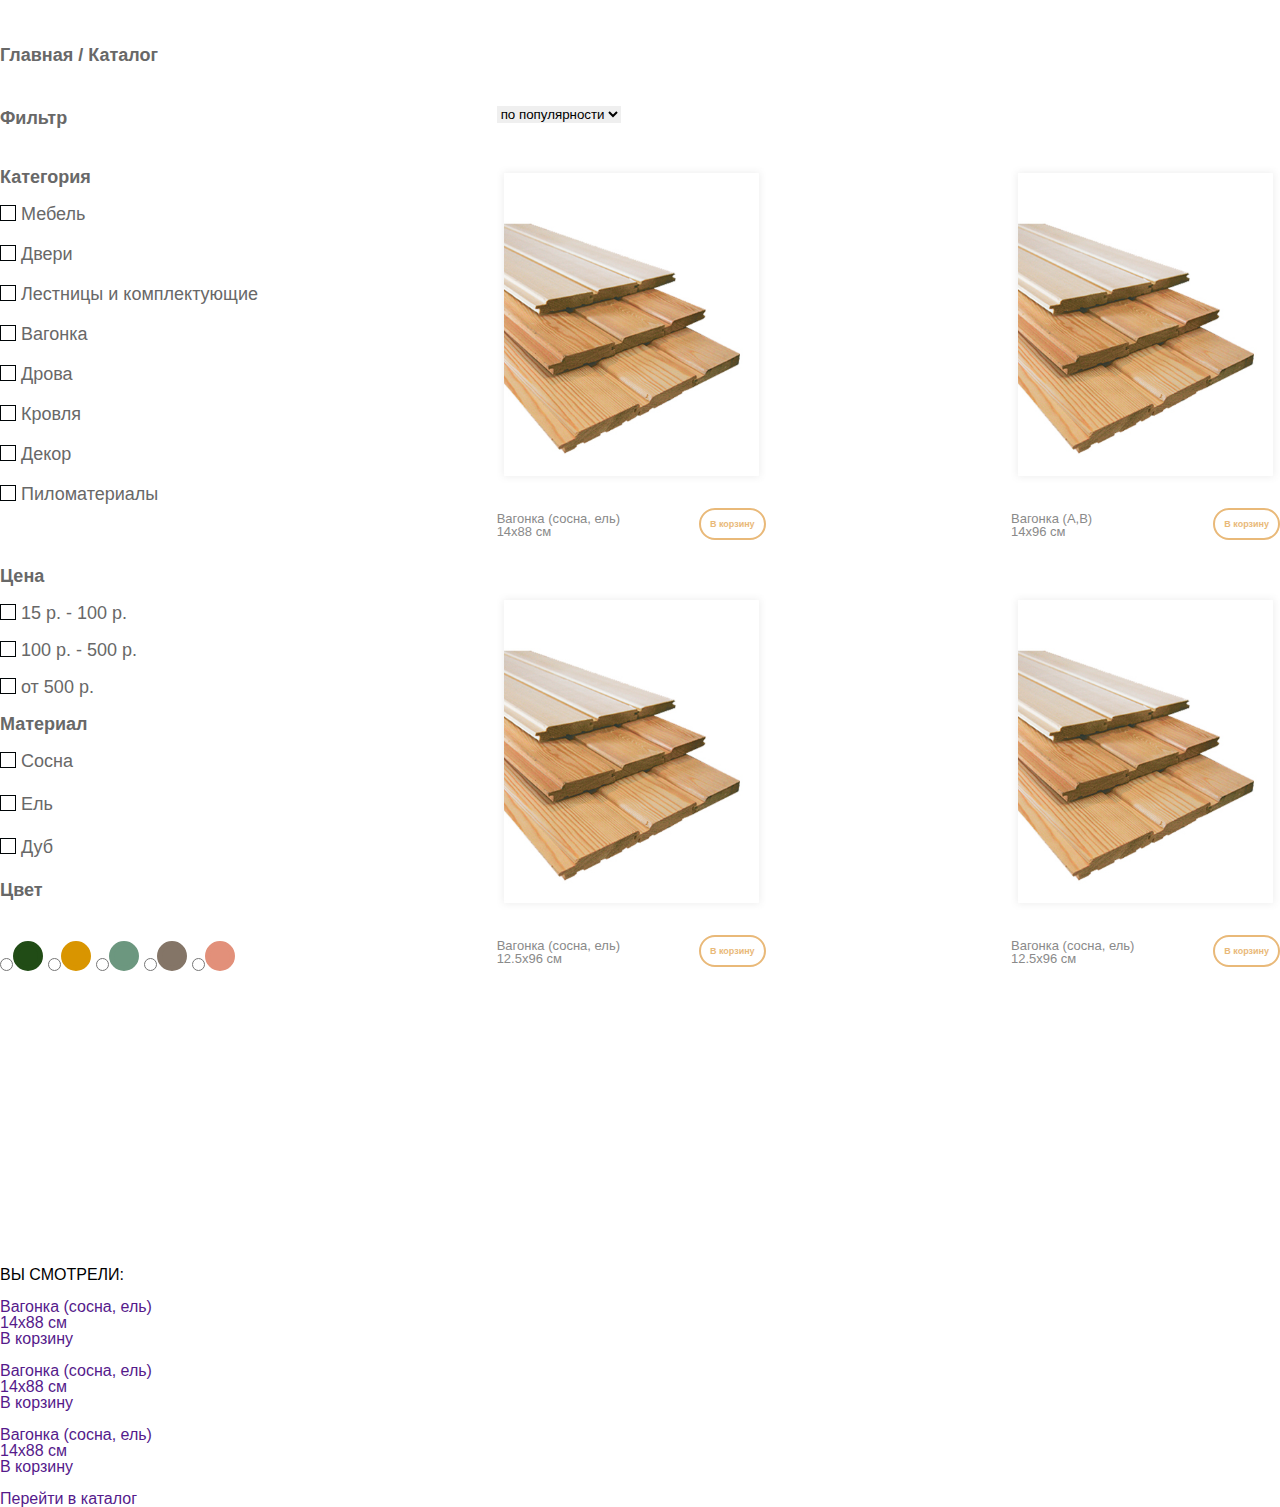
==== dobrobush_page02/index.html @ 81427bc5 "update3" ====
<!DOCTYPE html>
<html lang="ru">
  <head>
    <meta charset="UTF-8"/>
    <meta name="viewport" content="width=device-width, initial-scale=1.0"/>
    <link rel="stylesheet" href="./css/style.css"/>
    <title>ООО "ДобрушДрев" | Мебель премиум класса и пиломатериал от производителя.</title>
  </head>
  <body>
    <div class="wrapper">
      <div class="catalog"> 
        <div class="container">
          <div class="catalog__content">
            <div class="catalog__left-block">
              <div class="catalog__path">Главная / Каталог</div>
              <div class="catalog__filter">Фильтр</div>
              <div class="catalog__category">
                <div class="category__title">Категория</div>
                <label class="category__item">
                  <input class="category__checkbox" type="checkbox" name="furniture"/><span class="fake"></span>
                  <p class="category__text">Мебель </p>
                </label>
                <label class="category__item">
                  <input class="category__checkbox" type="checkbox" name="doors"/><span class="fake"></span>
                  <p class="category__text">Двери </p>
                </label>
                <label class="category__item">
                  <input class="category__checkbox" type="checkbox" name="ladders-and-accessories"/><span class="fake"></span>
                  <p class="category__text">Лестницы и комплектующие </p>
                </label>
                <label class="category__item">
                  <input class="category__checkbox" type="checkbox" name="lining"/><span class="fake"></span>
                  <p class="category__text">Вагонка </p>
                </label>
                <label class="category__item">
                  <input class="category__checkbox" type="checkbox" name="firewood"/><span class="fake"></span>
                  <p class="category__text">Дрова </p>
                </label>
                <label class="category__item">
                  <input class="category__checkbox" type="checkbox" name="roof"/><span class="fake"></span>
                  <p class="category__text">Кровля </p>
                </label>
                <label class="category__item">
                  <input class="category__checkbox" type="checkbox" name="decor"/><span class="fake"></span>
                  <p class="category__text">Декор </p>
                </label>
                <label class="category__item">
                  <input class="category__checkbox" type="checkbox" name="lumber"/><span class="fake"></span>
                  <p class="category__text">Пиломатериалы </p>
                </label>
              </div>
              <div class="catalog__price">
                <div class="price__title">Цена</div>
                <label class="price__item">
                  <input class="price__checkbox" type="checkbox" name="price1"/><span class="fake"></span>
                  <p class="price__text">15 р. - 100 р.</p>
                </label>
                <label class="price__item">
                  <input class="price__checkbox" type="checkbox" name="price2"/><span class="fake"></span>
                  <p class="price__text">100 р. - 500 р.</p>
                </label>
                <label class="price__item">
                  <input class="price__checkbox" type="checkbox" name="price3"/><span class="fake"></span>
                  <p class="price__text">от 500 р.</p>
                </label>
              </div>
              <div class="catalog__material">
                <div class="material__title">Материал</div>
                <label class="material__item">
                  <input class="material__checkbox" type="checkbox" name="pine"/><span class="fake"></span>
                  <p class="material__text">Сосна</p>
                </label>
                <label class="material__item">
                  <input class="material__checkbox" type="checkbox" name="spruce"/><span class="fake"></span>
                  <p class="material__text">Ель</p>
                </label>
                <label class="material__item">
                  <input class="material__checkbox" type="checkbox" name="oak"/><span class="fake"></span>
                  <p class="material__text">Дуб</p>
                </label>
              </div>
              <div class="catalog__color">
                <div class="color__title">Цвет</div>
                <label class="color__item">
                  <input class="color__checkbox" type="radio" name="radio" value="2"/><span class="fake-r fake-r1"></span>
                </label>
                <label class="color__item">
                  <input class="color__checkbox" type="radio" name="radio" value="2"/><span class="fake-r fake-r2"></span>
                </label>
                <label class="color__item">
                  <input class="color__checkbox" type="radio" name="radio" value="2"/><span class="fake-r fake-r3"></span>
                </label>
                <label class="color__item">
                  <input class="color__checkbox" type="radio" name="radio" value="2"/><span class="fake-r fake-r4"></span>
                </label>
                <label class="color__item">
                  <input class="color__checkbox" type="radio" name="radio" value="2"/><span class="fake-r fake-r5"></span>
                </label>
              </div>
            </div>
            <div class="catalog__right-block">
              <select class="catalog__select-filter" name="filter">
                <option selected="selected" value="s1">по популярности</option>
                <option value="s2">по цене</option>
              </select>
              <div class="catalog__catalog">
                <div class="catalog__item"><a href=""><img class="catalog__img" src="./img/lining1.jpg" alt=""/></a>
                  <div class="catalog__info"><a class="catalog__text" href="">
                      <h2 class="catalog__title">Вагонка (сосна, ель)</h2>
                      <h2 class="catalog__subtitle">14x88 см</h2></a>
                    <div class="catalog__button"><a class="catalog__link" href="">В корзину</a></div>
                  </div>
                </div>
                <div class="catalog__item"><a href=""><img class="catalog__img" src="./img/lining1.jpg" alt=""/></a>
                  <div class="catalog__info"><a class="catalog__text" href="">
                      <h2 class="catalog__title">Вагонка (A,B)</h2>
                      <h2 class="catalog__subtitle">14x96 см</h2></a>
                    <div class="catalog__button"><a class="catalog__link" href="">В корзину</a></div>
                  </div>
                </div>
                <div class="catalog__item"><a href=""><img class="catalog__img" src="./img/lining1.jpg" alt=""/></a>
                  <div class="catalog__info"><a class="catalog__text" href="">
                      <h2 class="catalog__title">Вагонка (сосна, ель)</h2>
                      <h2 class="catalog__subtitle">12.5x96 см</h2></a>
                    <div class="catalog__button"><a class="catalog__link" href="">В корзину</a></div>
                  </div>
                </div>
                <div class="catalog__item"><a href=""><img class="catalog__img" src="./img/lining1.jpg" alt=""/></a>
                  <div class="catalog__info"><a class="catalog__text" href="">
                      <h2 class="catalog__title">Вагонка (сосна, ель)</h2>
                      <h2 class="catalog__subtitle">12.5x96 см</h2></a>
                    <div class="catalog__button"><a class="catalog__link" href="">В корзину</a></div>
                  </div>
                </div>
              </div>
            </div>
          </div>
        </div>
      </div>
      <div class="watched">   
        <div class="container">
          <div class="watched__content">
            <div class="watched__title">ВЫ СМОТРЕЛИ:</div>
            <div class="watched__slider"><a class="slider__left-button" href=""><img class="left-button__img" src="" alt=""/></a><a class="slider__block" href=""><img class="slider__img" src="" alt=""/>
                <div class="slider__title">Вагонка (сосна, ель)</div>
                <div class="slider__subtitle">14x88 см</div>
                <div class="slider__button"><a class="slider__link" href="">В корзину</a></div></a><a class="slider__block" href=""><img class="slider__img" src="" alt=""/>
                <div class="slider__title">Вагонка (сосна, ель)</div>
                <div class="slider__subtitle">14x88 см</div>
                <div class="slider__button"><a class="slider__link" href="">В корзину</a></div></a><a class="slider__block" href=""><img class="slider__img" src="" alt=""/>
                <div class="slider__title">Вагонка (сосна, ель)</div>
                <div class="slider__subtitle">14x88 см</div>
                <div class="slider__button"><a class="slider__link" href="">В корзину</a></div></a><a class="slider__right-button" href=""> <img class="right-button__img" src="" alt=""/></a></div>
            <div class="watched__button"><a class="watched__link" href="">Перейти в каталог</a></div>
          </div>
        </div>
      </div>
    </div>
  </body>
</html>
---- dobrobush_page02/css/style.css ----
@charset "UTF-8";
/*Обнуление*/
* {
  padding: 0;
  margin: 0;
  border: 0;
}

*, *:before, *:after {
  box-sizing: border-box;
}

:focus, :active {
  outline: none;
}

a:focus, a:active {
  outline: none;
}

nav, footer, header, aside {
  display: block;
}

html, body {
  height: 100%;
  width: 100%;
  font-size: 100%;
  line-height: 1;
  font-size: 16px;
  font-family: "Asap", sans-serif;
  -ms-text-size-adjust: 100%;
  -moz-text-size-adjust: 100%;
  -webkit-text-size-adjust: 100%;
  font-weight: 400;
}

input, button, textarea {
  font-family: inherit;
}

input::-ms-clear {
  display: none;
}

button {
  cursor: pointer;
}

button::-moz-focus-inner {
  padding: 0;
  border: 0;
}

a, a:visited {
  text-decoration: none;
}

a:hover {
  text-decoration: none;
}

ul li {
  list-style: none;
}

img {
  vertical-align: top;
}

h1, h2, h3, h4, h5, h6 {
  font-size: inherit;
  font-weight: 400;
}

/*--------------------*/
.catalog {
  margin-bottom: 247px;
  font-size: 18px;
}
.catalog__content {
  display: flex;
}
.catalog__left-block {
  width: 38.8%;
}
.catalog__path {
  color: #686868;
  padding-top: 46px;
  font-weight: 700;
}
.catalog__filter {
  color: #686868;
  font-weight: 700;
  padding-top: 45px;
  padding-bottom: 41px;
}
.catalog__right-block {
  width: 61.2%;
}
.catalog__select-filter {
  margin-top: 106px;
  margin-bottom: 43px;
}
.catalog__catalog {
  display: flex;
  flex-wrap: wrap;
  justify-content: space-between;
}
.catalog__item {
  padding-bottom: 55px;
}
.catalog__img {
  height: 317px;
  width: 269px;
  margin-bottom: 29px;
  transition: 0.2s;
}
.catalog__img:hover {
  height: 318px;
  width: 270px;
}
.catalog__info {
  display: flex;
  justify-content: space-between;
}
.catalog__title {
  font-size: 13px;
  color: #8a8a8a;
}
.catalog__subtitle {
  font-size: 13px;
  color: #8a8a8a;
}
.catalog__link {
  color: #e9b979;
  font-weight: 700;
  padding: 9px;
  font-size: 9px;
  border: 2px solid #e9b979;
  border-radius: 20px;
  transition: 0.3s;
}
.catalog__link:hover {
  background-color: #e9b979;
  border: 0.1px solid #fff;
  color: #fff;
}

.category__title {
  color: #686868;
  padding-bottom: 19px;
  font-weight: 700;
}
.category__item {
  display: flex;
  padding-bottom: 22px;
  color: #686868;
}
.category__checkbox {
  display: none;
}
.category__text {
  margin-left: 5px;
}

.price__title {
  color: #686868;
  font-weight: 700;
  padding-top: 42px;
  padding-bottom: 19px;
}
.price__item {
  display: flex;
  padding-bottom: 19px;
  color: #686868;
}
.price__checkbox {
  display: none;
}
.price__text {
  margin-left: 5px;
}

.material__title {
  color: #686868;
  font-weight: 700;
  padding-bottom: 19px;
}
.material__item {
  display: flex;
  padding-bottom: 25px;
  color: #686868;
}
.material__checkbox {
  display: none;
}
.material__text {
  margin-left: 5px;
}

.color {
  display: flex;
}
.color__title {
  color: #686868;
  font-weight: 700;
  padding-bottom: 42px;
}
.fake {
  display: inline-block;
  width: 16px;
  height: 16px;
  border: 1px solid #000507;
  position: relative;
}

.fake::before {
  content: "";
  position: absolute;
  top: 50%;
  left: 50%;
  transform: translate(-50%, -50%);
  display: block;
  width: 13px;
  height: 13px;
  background-color: #000;
  opacity: 0;
  transition: 0.1s;
}

.category__checkbox:checked + .fake::before {
  opacity: 1;
}

.material__checkbox:checked + .fake::before {
  opacity: 1;
}

.price__checkbox:checked + .fake::before {
  opacity: 1;
}

.fake-r {
  display: inline-block;
  width: 30px;
  height: 30px;
  border-radius: 50%;
  transition: 0.3s;
}
.fake-r:hover {
  background-color: #fff;
}

.fake-r1 {
  border: 5px solid #214c16;
  background-color: #214c16;
}

.fake-r2 {
  border: 5px solid #d99500;
  background-color: #d99500;
}

.fake-r3 {
  border: 5px solid #6c977f;
  background-color: #6c977f;
}

.fake-r4 {
  border: 5px solid #847567;
  background-color: #847567;
}

.fake-r5 {
  border: 5px solid #e2907a;
  background-color: #e2907a;
}

.container {
  overflow: hidden;
  max-width: 1440px;
  margin: 0 auto;
}
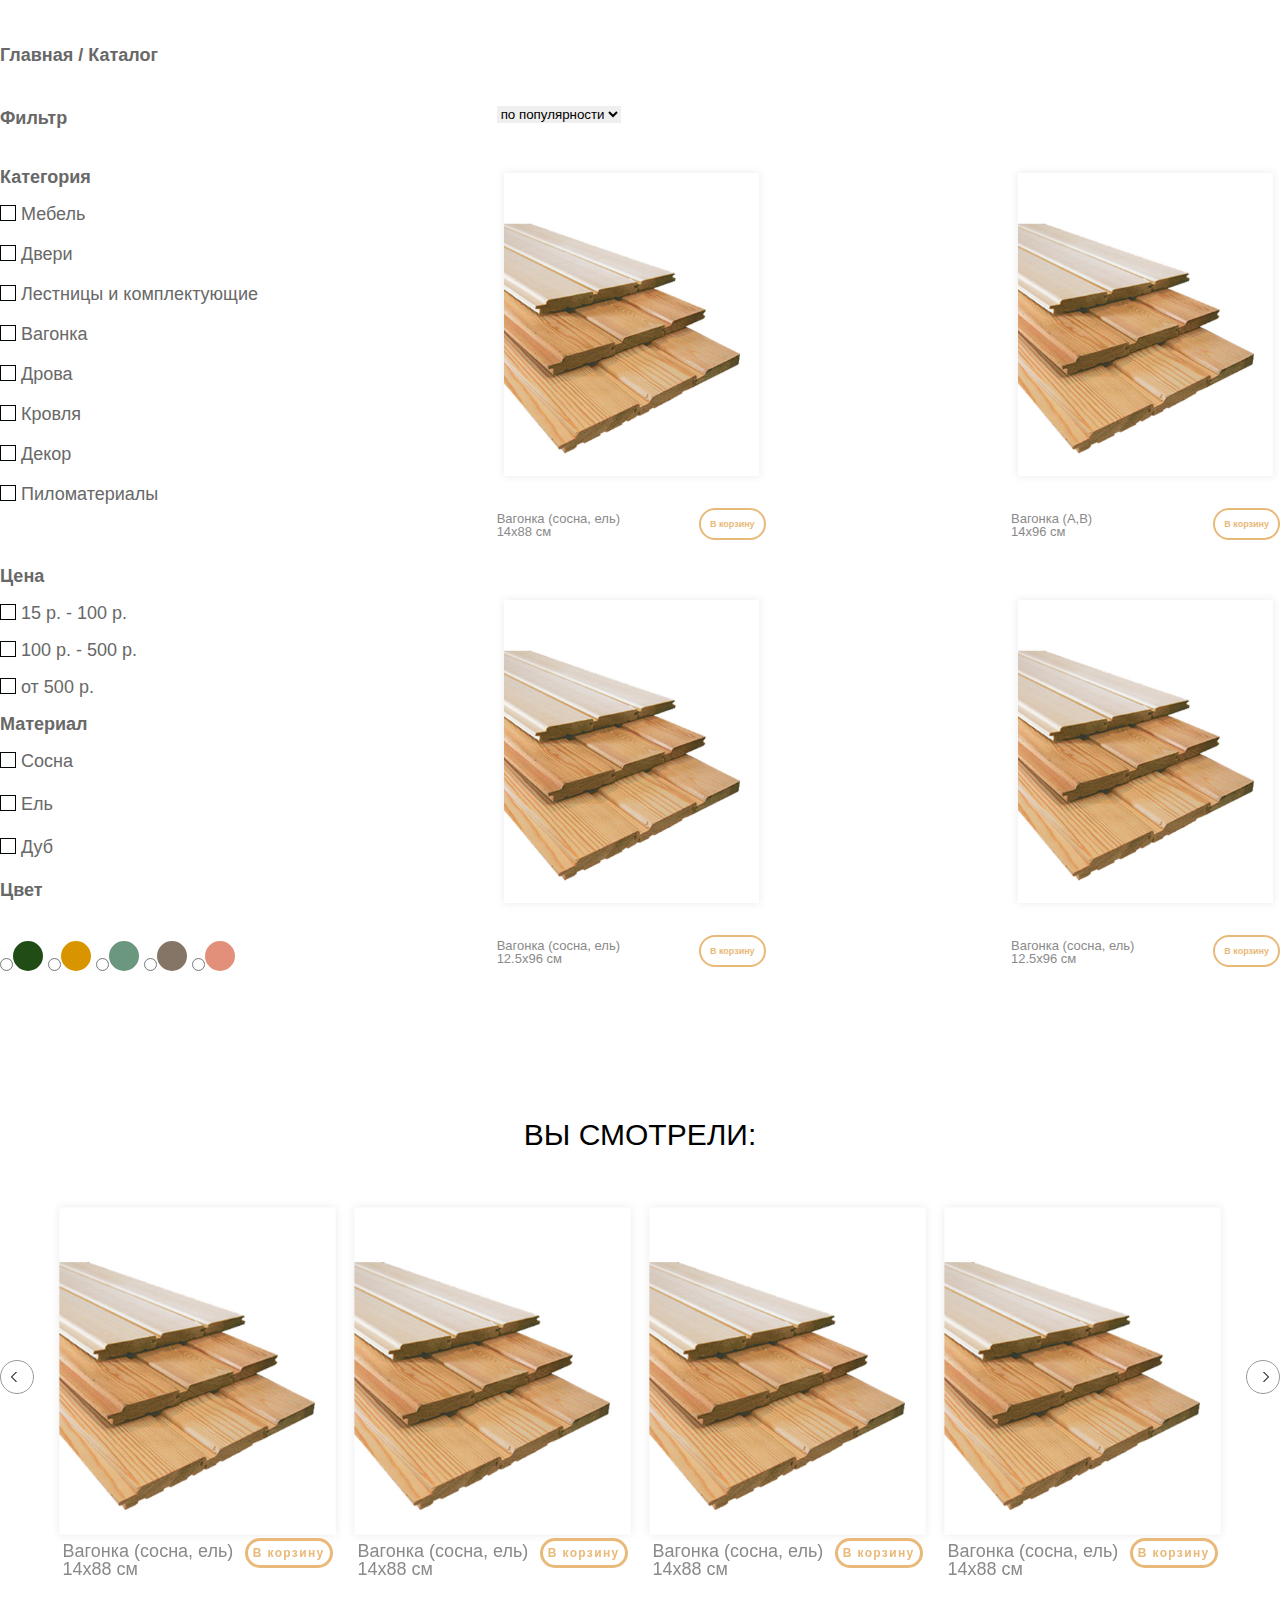
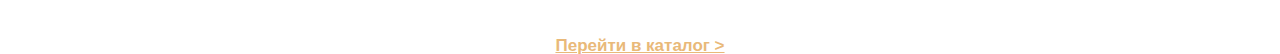
==== commit 8e5140f0: "update0709(add slider)" ====
--- a/dobrobush_page02/index.html
+++ b/dobrobush_page02/index.html
@@ -141,20 +141,69 @@
         <div class="container">
           <div class="watched__content">
             <div class="watched__title">ВЫ СМОТРЕЛИ:</div>
-            <div class="watched__slider"><a class="slider__left-button" href=""><img class="left-button__img" src="" alt=""/></a><a class="slider__block" href=""><img class="slider__img" src="" alt=""/>
-                <div class="slider__title">Вагонка (сосна, ель)</div>
-                <div class="slider__subtitle">14x88 см</div>
-                <div class="slider__button"><a class="slider__link" href="">В корзину</a></div></a><a class="slider__block" href=""><img class="slider__img" src="" alt=""/>
-                <div class="slider__title">Вагонка (сосна, ель)</div>
-                <div class="slider__subtitle">14x88 см</div>
-                <div class="slider__button"><a class="slider__link" href="">В корзину</a></div></a><a class="slider__block" href=""><img class="slider__img" src="" alt=""/>
-                <div class="slider__title">Вагонка (сосна, ель)</div>
-                <div class="slider__subtitle">14x88 см</div>
-                <div class="slider__button"><a class="slider__link" href="">В корзину</a></div></a><a class="slider__right-button" href=""> <img class="right-button__img" src="" alt=""/></a></div>
-            <div class="watched__button"><a class="watched__link" href="">Перейти в каталог</a></div>
+            <div class="slider">
+              <div class="slider__item"><a href=""><img class="slider__img" src="./img/lining.jpg" alt=""/></a>
+                <div class="slider__item_inner">
+                  <div class="inner__block">
+                    <h2 class="slider__title">Вагонка (сосна, ель)</h2>
+                    <h2 class="slider__subtitle">14x88 см</h2>
+                  </div>
+                  <div class="inner__block"><a class="slider__button" href="">В корзину</a></div>
+                </div>
+              </div>
+              <div class="slider__item"><a href=""><img class="slider__img" src="./img/lining.jpg" alt=""/></a>
+                <div class="slider__item_inner">
+                  <div class="inner__block">
+                    <h2 class="slider__title">Вагонка (сосна, ель)</h2>
+                    <h2 class="slider__subtitle">14x88 см</h2>
+                  </div>
+                  <div class="inner__block"><a class="slider__button" href="">В корзину</a></div>
+                </div>
+              </div>
+              <div class="slider__item"><a href=""><img class="slider__img" src="./img/lining.jpg" alt=""/></a>
+                <div class="slider__item_inner">
+                  <div class="inner__block">
+                    <h2 class="slider__title">Вагонка (сосна, ель)</h2>
+                    <h2 class="slider__subtitle">14x88 см</h2>
+                  </div>
+                  <div class="inner__block"><a class="slider__button" href="">В корзину</a></div>
+                </div>
+              </div>
+              <div class="slider__item"><a href=""><img class="slider__img" src="./img/lining.jpg" alt=""/></a>
+                <div class="slider__item_inner">
+                  <div class="inner__block">
+                    <h2 class="slider__title">Вагонка (сосна, ель)</h2>
+                    <h2 class="slider__subtitle">14x88 см</h2>
+                  </div>
+                  <div class="inner__block"><a class="slider__button" href="">В корзину</a></div>
+                </div>
+              </div>
+              <div class="slider__item"><a href=""><img class="slider__img" src="./img/lining.jpg" alt=""/></a>
+                <div class="slider__item_inner">
+                  <div class="inner__block">
+                    <h2 class="slider__title">Вагонка (сосна, ель)</h2>
+                    <h2 class="slider__subtitle">14x88 см</h2>
+                  </div>
+                  <div class="inner__block"><a class="slider__button" href="">В корзину</a></div>
+                </div>
+              </div>
+              <div class="slider__item"><a href=""><img class="slider__img" src="./img/lining.jpg" alt=""/></a>
+                <div class="slider__item_inner">
+                  <div class="inner__block">
+                    <h2 class="slider__title">Вагонка (сосна, ель)</h2>
+                    <h2 class="slider__subtitle">14x88 см</h2>
+                  </div>
+                  <div class="inner__block"><a class="slider__button" href="">В корзину</a></div>
+                </div>
+              </div>
+            </div>
+            <div class="watched__button"><a class="watched__link" href="">Перейти в каталог ></a></div>
           </div>
         </div>
       </div>
+      <script src="https://code.jquery.com/jquery-3.5.1.min.js" integrity="sha256-9/aliU8dGd2tb6OSsuzixeV4y/faTqgFtohetphbbj0=" crossorigin="anonymous"></script>
+      <script src="./js/script.js"></script>
+      <script src="./js/slick.min.js"></script>
     </div>
   </body>
 </html>--- a/dobrobush_page02/css/style.css
+++ b/dobrobush_page02/css/style.css
@@ -75,7 +75,6 @@
 
 /*--------------------*/
 .catalog {
-  margin-bottom: 247px;
   font-size: 18px;
 }
 .catalog__content {
@@ -248,8 +247,20 @@
   border-radius: 50%;
   transition: 0.3s;
 }
-.fake-r:hover {
+
+.fake-r::before {
+  content: "";
+  position: absolute;
+  top: 50%;
+  left: 50%;
+  transform: translate(-50%, -50%);
+  display: block;
+  width: 13px;
+  height: 13px;
   background-color: #fff;
+  opacity: 0;
+  border-radius: 50%;
+  transition: 0.1s;
 }
 
 .fake-r1 {
@@ -275,6 +286,151 @@
 .fake-r5 {
   border: 5px solid #e2907a;
   background-color: #e2907a;
+}
+
+.watched {
+  margin-bottom: 142px;
+}
+.watched__title {
+  margin-top: 100px;
+  margin-bottom: 50px;
+  font-size: 30px;
+  text-align: center;
+}
+.watched__link {
+  color: #e9b979;
+  text-decoration: underline;
+  display: block;
+  text-align: center;
+  margin-top: 57px;
+  font-size: 17px;
+  font-weight: bold;
+}
+
+.slider__button {
+  color: #e9b979;
+  font-size: 12px;
+  font-weight: 700;
+  letter-spacing: 1.34px;
+  border: 3px solid #e9b979;
+  border-radius: 16px;
+  padding: 5px;
+  transition: all 0.3s linear;
+}
+.slider__button:hover {
+  background-color: #e9b979;
+  color: #fff;
+}
+
+.slick-list {
+  overflow: hidden;
+}
+
+.slick-track {
+  display: flex;
+  align-items: flex-start;
+}
+
+.slider {
+  position: relative;
+  padding: 0 50px;
+}
+
+.slider__item_inner {
+  display: flex;
+  justify-content: space-between;
+  max-width: 270px;
+  margin: 0 auto;
+}
+
+.inner__block {
+  position: relative;
+}
+
+.slider__img {
+  max-width: 292px;
+  max-height: 342px;
+}
+
+.slider__title {
+  color: #8a8a8a;
+  text-decoration: none;
+}
+
+.slider__subtitle {
+  color: #8a8a8a;
+  text-decoration: none;
+  position: absolute;
+  left: 0;
+}
+
+.slider .slick-arrow {
+  position: absolute;
+  margin: -30px 0 0 0;
+  top: 50%;
+  z-index: 10;
+  font-size: 0;
+  width: 6px;
+  height: 10px;
+}
+
+.slider .slick-arrow.slick-prev {
+  left: 0;
+  border: 1px solid #999;
+  background-color: #fff;
+  width: 34px;
+  height: 34px;
+  border-radius: 50%;
+  background: url("../img/left-arrow.png") 40% no-repeat;
+  transition: 0.3s linear;
+}
+.slider .slick-arrow.slick-prev:hover {
+  background-color: #ebebeb;
+}
+
+.slider .slick-arrow.slick-next {
+  right: 0;
+  background: url("../img/right-arrow.png") 60% no-repeat;
+  border: 1px solid #999;
+  background-color: #fff;
+  width: 34px;
+  height: 34px;
+  border-radius: 50%;
+}
+.slider .slick-arrow.slick-next:hover {
+  background-color: #ebebeb;
+}
+
+.slider .slick-dots {
+  display: flex;
+  align-items: center;
+  justify-content: center;
+}
+
+.slider .slick-dots li {
+  list-style: none;
+  margin: 0 10px;
+}
+
+.slider .slick-dots button {
+  font-size: 0;
+  width: 10px;
+  height: 10px;
+  background-color: #666;
+  border-radius: 50%;
+}
+
+.slider .slick-dots li.slick-active button {
+  background-color: #333;
+}
+
+.slider__item {
+  text-align: center;
+  text-decoration: none;
+  color: #8a8a8a;
+  font-size: 18px;
+  font-weight: 400;
+  min-height: 380px;
 }
 
 .container {
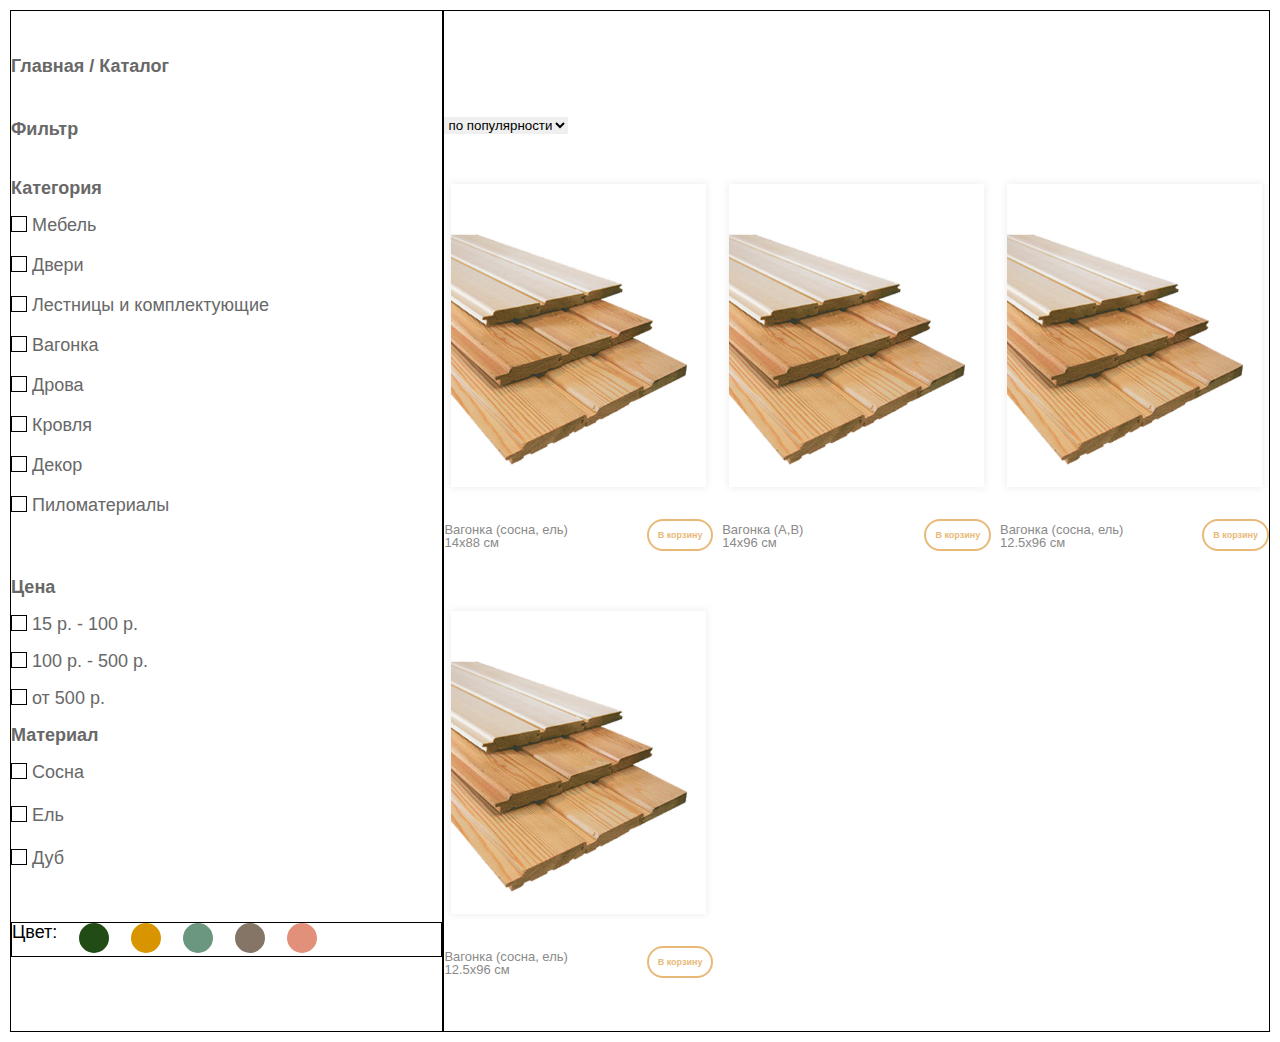
==== commit 461d7a58: "update-20.09.2020.14:13" ====
--- a/dobrobush_page02/index.html
+++ b/dobrobush_page02/index.html
@@ -79,22 +79,22 @@
                   <p class="material__text">Дуб</p>
                 </label>
               </div>
-              <div class="catalog__color">
-                <div class="color__title">Цвет</div>
+              <div class="about-product__select-color">
+                <h2>Цвет:</h2>
                 <label class="color__item">
-                  <input class="color__checkbox" type="radio" name="radio" value="2"/><span class="fake-r fake-r1"></span>
+                  <input class="select-color__color" type="radio" name="color" value="c1"/><span class="fake-color fake-color1"></span>
                 </label>
                 <label class="color__item">
-                  <input class="color__checkbox" type="radio" name="radio" value="2"/><span class="fake-r fake-r2"></span>
+                  <input class="select-color__color" type="radio" name="color" value="c2"/><span class="fake-color fake-color2"></span>
                 </label>
                 <label class="color__item">
-                  <input class="color__checkbox" type="radio" name="radio" value="2"/><span class="fake-r fake-r3"></span>
+                  <input class="select-color__color" type="radio" name="color" value="c3"/><span class="fake-color fake-color3"></span>
                 </label>
                 <label class="color__item">
-                  <input class="color__checkbox" type="radio" name="radio" value="2"/><span class="fake-r fake-r4"></span>
+                  <input class="select-color__color" type="radio" name="color" value="c4"/><span class="fake-color fake-color4"></span>
                 </label>
                 <label class="color__item">
-                  <input class="color__checkbox" type="radio" name="radio" value="2"/><span class="fake-r fake-r5"></span>
+                  <input class="select-color__color" type="radio" name="color" value="c5"/><span class="fake-color fake-color5"></span>
                 </label>
               </div>
             </div>
@@ -137,70 +137,6 @@
           </div>
         </div>
       </div>
-      <div class="watched">   
-        <div class="container">
-          <div class="watched__content">
-            <div class="watched__title">ВЫ СМОТРЕЛИ:</div>
-            <div class="slider">
-              <div class="slider__item"><a href=""><img class="slider__img" src="./img/lining.jpg" alt=""/></a>
-                <div class="slider__item_inner">
-                  <div class="inner__block">
-                    <h2 class="slider__title">Вагонка (сосна, ель)</h2>
-                    <h2 class="slider__subtitle">14x88 см</h2>
-                  </div>
-                  <div class="inner__block"><a class="slider__button" href="">В корзину</a></div>
-                </div>
-              </div>
-              <div class="slider__item"><a href=""><img class="slider__img" src="./img/lining.jpg" alt=""/></a>
-                <div class="slider__item_inner">
-                  <div class="inner__block">
-                    <h2 class="slider__title">Вагонка (сосна, ель)</h2>
-                    <h2 class="slider__subtitle">14x88 см</h2>
-                  </div>
-                  <div class="inner__block"><a class="slider__button" href="">В корзину</a></div>
-                </div>
-              </div>
-              <div class="slider__item"><a href=""><img class="slider__img" src="./img/lining.jpg" alt=""/></a>
-                <div class="slider__item_inner">
-                  <div class="inner__block">
-                    <h2 class="slider__title">Вагонка (сосна, ель)</h2>
-                    <h2 class="slider__subtitle">14x88 см</h2>
-                  </div>
-                  <div class="inner__block"><a class="slider__button" href="">В корзину</a></div>
-                </div>
-              </div>
-              <div class="slider__item"><a href=""><img class="slider__img" src="./img/lining.jpg" alt=""/></a>
-                <div class="slider__item_inner">
-                  <div class="inner__block">
-                    <h2 class="slider__title">Вагонка (сосна, ель)</h2>
-                    <h2 class="slider__subtitle">14x88 см</h2>
-                  </div>
-                  <div class="inner__block"><a class="slider__button" href="">В корзину</a></div>
-                </div>
-              </div>
-              <div class="slider__item"><a href=""><img class="slider__img" src="./img/lining.jpg" alt=""/></a>
-                <div class="slider__item_inner">
-                  <div class="inner__block">
-                    <h2 class="slider__title">Вагонка (сосна, ель)</h2>
-                    <h2 class="slider__subtitle">14x88 см</h2>
-                  </div>
-                  <div class="inner__block"><a class="slider__button" href="">В корзину</a></div>
-                </div>
-              </div>
-              <div class="slider__item"><a href=""><img class="slider__img" src="./img/lining.jpg" alt=""/></a>
-                <div class="slider__item_inner">
-                  <div class="inner__block">
-                    <h2 class="slider__title">Вагонка (сосна, ель)</h2>
-                    <h2 class="slider__subtitle">14x88 см</h2>
-                  </div>
-                  <div class="inner__block"><a class="slider__button" href="">В корзину</a></div>
-                </div>
-              </div>
-            </div>
-            <div class="watched__button"><a class="watched__link" href="">Перейти в каталог ></a></div>
-          </div>
-        </div>
-      </div>
       <script src="https://code.jquery.com/jquery-3.5.1.min.js" integrity="sha256-9/aliU8dGd2tb6OSsuzixeV4y/faTqgFtohetphbbj0=" crossorigin="anonymous"></script>
       <script src="./js/script.js"></script>
       <script src="./js/slick.min.js"></script>
--- a/dobrobush_page02/css/style.css
+++ b/dobrobush_page02/css/style.css
@@ -81,7 +81,8 @@
   display: flex;
 }
 .catalog__left-block {
-  width: 38.8%;
+  width: 34.4%;
+  border: 1px solid #000;
 }
 .catalog__path {
   color: #686868;
@@ -95,7 +96,8 @@
   padding-bottom: 41px;
 }
 .catalog__right-block {
-  width: 61.2%;
+  width: 65.6%;
+  border: 1px solid #000;
 }
 .catalog__select-filter {
   margin-top: 106px;
@@ -288,153 +290,80 @@
   background-color: #e2907a;
 }
 
-.watched {
-  margin-bottom: 142px;
-}
-.watched__title {
-  margin-top: 100px;
-  margin-bottom: 50px;
-  font-size: 30px;
-  text-align: center;
-}
-.watched__link {
-  color: #e9b979;
-  text-decoration: underline;
+.about-product__select-color {
+  display: flex;
+  margin-top: 30px;
+  border: 1px solid #000;
+}
+.about-product__select-color div {
+  padding-top: 8px;
+  font-weight: 700;
+  color: #282828;
+}
+
+.select-color__color {
+  display: none;
+}
+
+.color__item {
+  padding-left: 22px;
+}
+
+.fake-color {
+  display: inline-block;
+  width: 30px;
+  height: 30px;
+  position: relative;
+  border-radius: 50%;
+}
+
+.fake-color::before {
+  content: "";
+  position: absolute;
+  top: 50%;
+  left: 50%;
+  transform: translate(-50%, -50%);
   display: block;
-  text-align: center;
-  margin-top: 57px;
-  font-size: 17px;
-  font-weight: bold;
-}
-
-.slider__button {
-  color: #e9b979;
-  font-size: 12px;
-  font-weight: 700;
-  letter-spacing: 1.34px;
-  border: 3px solid #e9b979;
-  border-radius: 16px;
-  padding: 5px;
-  transition: all 0.3s linear;
-}
-.slider__button:hover {
-  background-color: #e9b979;
-  color: #fff;
-}
-
-.slick-list {
-  overflow: hidden;
-}
-
-.slick-track {
-  display: flex;
-  align-items: flex-start;
-}
-
-.slider {
-  position: relative;
-  padding: 0 50px;
-}
-
-.slider__item_inner {
-  display: flex;
-  justify-content: space-between;
-  max-width: 270px;
-  margin: 0 auto;
-}
-
-.inner__block {
-  position: relative;
-}
-
-.slider__img {
-  max-width: 292px;
-  max-height: 342px;
-}
-
-.slider__title {
-  color: #8a8a8a;
-  text-decoration: none;
-}
-
-.slider__subtitle {
-  color: #8a8a8a;
-  text-decoration: none;
-  position: absolute;
-  left: 0;
-}
-
-.slider .slick-arrow {
-  position: absolute;
-  margin: -30px 0 0 0;
-  top: 50%;
-  z-index: 10;
-  font-size: 0;
-  width: 6px;
-  height: 10px;
-}
-
-.slider .slick-arrow.slick-prev {
-  left: 0;
-  border: 1px solid #999;
+  width: 20px;
+  height: 20px;
   background-color: #fff;
-  width: 34px;
-  height: 34px;
+  opacity: 0;
+  transition: 0.3s;
   border-radius: 50%;
-  background: url("../img/left-arrow.png") 40% no-repeat;
-  transition: 0.3s linear;
-}
-.slider .slick-arrow.slick-prev:hover {
-  background-color: #ebebeb;
-}
-
-.slider .slick-arrow.slick-next {
-  right: 0;
-  background: url("../img/right-arrow.png") 60% no-repeat;
-  border: 1px solid #999;
-  background-color: #fff;
-  width: 34px;
-  height: 34px;
-  border-radius: 50%;
-}
-.slider .slick-arrow.slick-next:hover {
-  background-color: #ebebeb;
-}
-
-.slider .slick-dots {
-  display: flex;
-  align-items: center;
-  justify-content: center;
-}
-
-.slider .slick-dots li {
-  list-style: none;
-  margin: 0 10px;
-}
-
-.slider .slick-dots button {
-  font-size: 0;
-  width: 10px;
-  height: 10px;
-  background-color: #666;
-  border-radius: 50%;
-}
-
-.slider .slick-dots li.slick-active button {
-  background-color: #333;
-}
-
-.slider__item {
-  text-align: center;
-  text-decoration: none;
-  color: #8a8a8a;
-  font-size: 18px;
-  font-weight: 400;
-  min-height: 380px;
+}
+
+.select-color__color:checked + .fake-color::before {
+  opacity: 1;
+}
+
+.fake-color1 {
+  border: 5px solid #214c16;
+  background-color: #214c16;
+}
+
+.fake-color2 {
+  border: 5px solid #d99500;
+  background-color: #d99500;
+}
+
+.fake-color3 {
+  border: 5px solid #6c977f;
+  background-color: #6c977f;
+}
+
+.fake-color4 {
+  border: 5px solid #847567;
+  background-color: #847567;
+}
+
+.fake-color5 {
+  border: 5px solid #e2907a;
+  background-color: #e2907a;
 }
 
 .container {
   overflow: hidden;
   max-width: 1440px;
   margin: 0 auto;
+  padding: 10px;
 }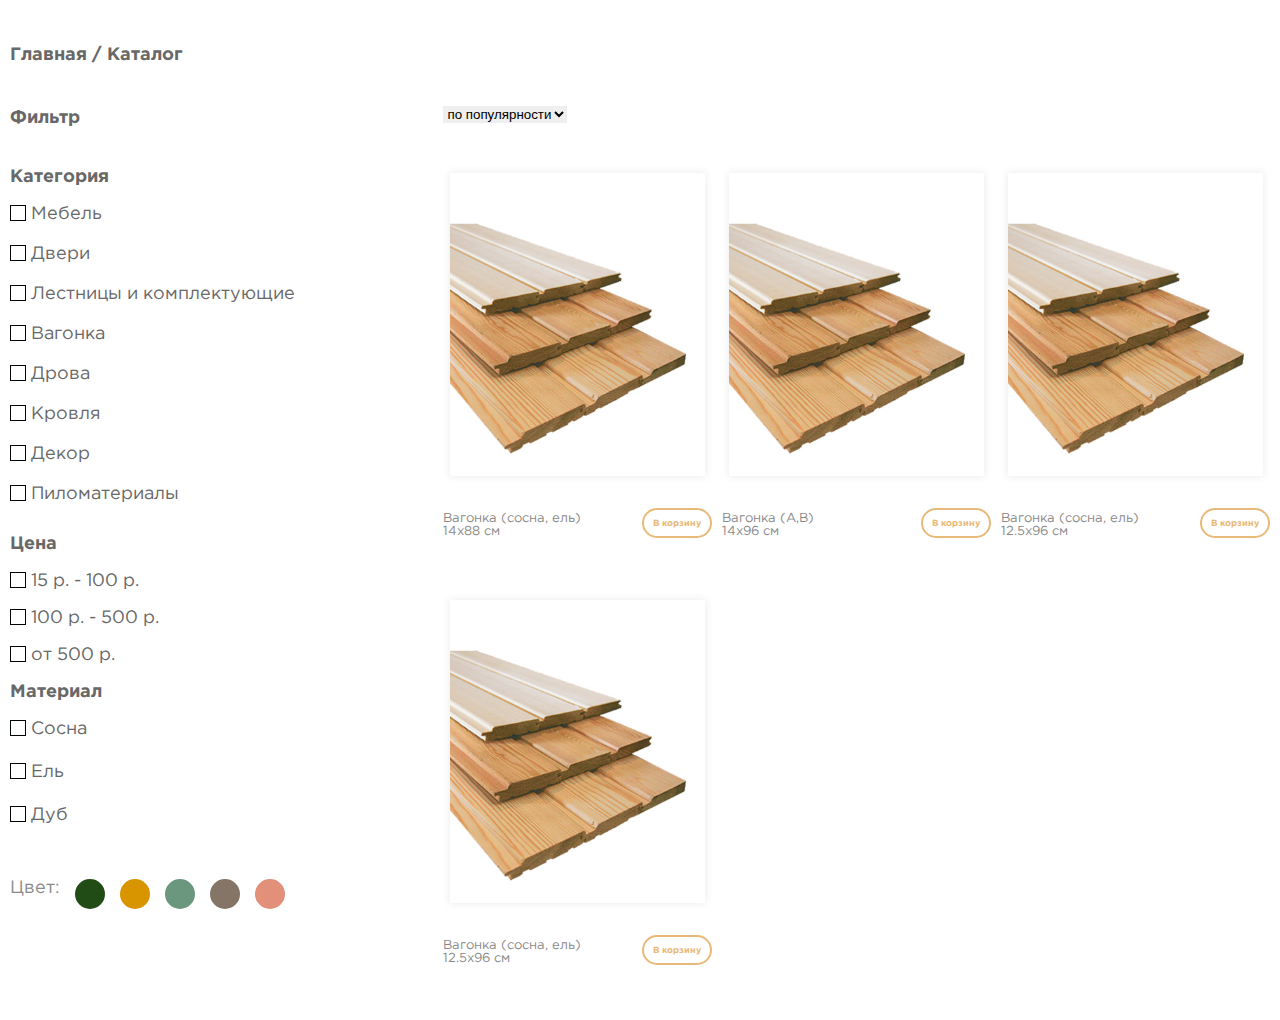
==== commit fe727e70: "update-24.09.2020.22:26" ====
--- a/dobrobush_page02/index.html
+++ b/dobrobush_page02/index.html
@@ -4,7 +4,7 @@
     <meta charset="UTF-8"/>
     <meta name="viewport" content="width=device-width, initial-scale=1.0"/>
     <link rel="stylesheet" href="./css/style.css"/>
-    <title>ООО "ДобрушДрев" | Мебель премиум класса и пиломатериал от производителя.</title>
+    <title>ООО "ДобрушДрев" | Каталог</title>
   </head>
   <body>
     <div class="wrapper">
--- a/dobrobush_page02/css/style.css
+++ b/dobrobush_page02/css/style.css
@@ -1,4 +1,25 @@
 @charset "UTF-8";
+@font-face {
+  font-family: "GothamPro";
+  src: url("../fonts/GothamProRegular.eot");
+  src: local("☺"), url("../fonts/GothamProRegular.woff") format("woff"), url("../fonts/GothamProRegular.ttf") format("truetype"), url("../fonts/GothamProRegular.svg") format("svg");
+  font-weight: normal;
+  font-style: normal;
+}
+@font-face {
+  font-family: "GothamPro";
+  src: url("../fonts/GothamProMedium.eot");
+  src: local("☺"), url("../fonts/GothamProMedium.woff") format("woff"), url("../fonts/GothamProMedium.ttf") format("truetype"), url("../fonts/GothamProMedium.svg") format("svg");
+  font-weight: 500;
+  font-style: normal;
+}
+@font-face {
+  font-family: "GothamPro";
+  src: url("../fonts/GothamProBold.eot");
+  src: local("☺"), url("../fonts/GothamProBold.woff") format("woff"), url("../fonts/GothamProBold.ttf") format("truetype"), url("../fonts/GothamProBold.svg") format("svg");
+  font-weight: 700;
+  font-style: normal;
+}
 /*Обнуление*/
 * {
   padding: 0;
@@ -82,7 +103,6 @@
 }
 .catalog__left-block {
   width: 34.4%;
-  border: 1px solid #000;
 }
 .catalog__path {
   color: #686868;
@@ -97,7 +117,6 @@
 }
 .catalog__right-block {
   width: 65.6%;
-  border: 1px solid #000;
 }
 .catalog__select-filter {
   margin-top: 106px;
@@ -168,7 +187,7 @@
 .price__title {
   color: #686868;
   font-weight: 700;
-  padding-top: 42px;
+  padding-top: 10px;
   padding-bottom: 19px;
 }
 .price__item {
@@ -292,8 +311,12 @@
 
 .about-product__select-color {
   display: flex;
+  flex-wrap: wrap;
+  display: flex;
   margin-top: 30px;
-  border: 1px solid #000;
+}
+.about-product__select-color h2 {
+  color: #8a8a8a;
 }
 .about-product__select-color div {
   padding-top: 8px;
@@ -306,7 +329,7 @@
 }
 
 .color__item {
-  padding-left: 22px;
+  padding-left: 15px;
 }
 
 .fake-color {
@@ -324,8 +347,8 @@
   left: 50%;
   transform: translate(-50%, -50%);
   display: block;
-  width: 20px;
-  height: 20px;
+  width: 15px;
+  height: 15px;
   background-color: #fff;
   opacity: 0;
   transition: 0.3s;
@@ -361,9 +384,804 @@
   background-color: #e2907a;
 }
 
+@media screen and (max-width: 1024px) {
+  .catalog {
+    font-size: 18px;
+  }
+  .catalog__left-block {
+    width: 34%;
+  }
+  .catalog__path {
+    padding-top: 46px;
+  }
+  .catalog__filter {
+    padding-top: 45px;
+    padding-bottom: 41px;
+  }
+  .catalog__select-filter {
+    margin-top: 76px;
+    margin-bottom: 23px;
+    font-size: 18px;
+  }
+  .catalog__select-filter option {
+    font-size: 16px;
+  }
+  .catalog__item {
+    padding-bottom: 25px;
+  }
+  .catalog__img {
+    height: 347px;
+    width: 299px;
+    margin-bottom: 9px;
+  }
+  .catalog__img:hover {
+    height: 348px;
+    width: 300px;
+  }
+  .catalog__title {
+    font-size: 16px;
+  }
+  .catalog__subtitle {
+    font-size: 16px;
+  }
+  .catalog__link {
+    padding: 9px;
+    font-size: 12px;
+    border-radius: 20px;
+  }
+
+  .category__title {
+    padding-bottom: 19px;
+  }
+  .category__item {
+    padding-bottom: 12px;
+  }
+  .category__text {
+    margin-left: 5px;
+    font-size: 22px;
+  }
+}
+@media screen and (max-width: 768px) {
+  .catalog {
+    font-size: 18px;
+  }
+  .catalog__left-block {
+    width: 34%;
+  }
+  .catalog__path {
+    padding-top: 26px;
+  }
+  .catalog__filter {
+    padding-top: 25px;
+    padding-bottom: 21px;
+  }
+  .catalog__select-filter {
+    margin-top: 76px;
+    margin-bottom: 23px;
+    font-size: 18px;
+  }
+  .catalog__select-filter option {
+    font-size: 16px;
+  }
+  .catalog__item {
+    padding-bottom: 15px;
+    padding-left: 15px;
+  }
+  .catalog__img {
+    height: 497px;
+    width: 449px;
+    margin-bottom: 9px;
+  }
+  .catalog__img:hover {
+    height: 498px;
+    width: 450px;
+  }
+  .catalog__title {
+    font-size: 20px;
+  }
+  .catalog__subtitle {
+    font-size: 20px;
+  }
+  .catalog__link {
+    padding: 9px;
+    font-size: 14px;
+    border-radius: 20px;
+  }
+
+  .category__title {
+    padding-bottom: 19px;
+  }
+  .category__item {
+    padding-bottom: 12px;
+  }
+  .category__text {
+    margin-left: 5px;
+    font-size: 20px;
+  }
+
+  .about-product__select-color {
+    display: flex;
+    flex-wrap: wrap;
+    display: flex;
+    margin-top: 30px;
+  }
+  .about-product__select-color h2 {
+    color: #8a8a8a;
+  }
+  .about-product__select-color div {
+    padding-top: 8px;
+    font-weight: 700;
+    color: #282828;
+  }
+
+  .select-color__color {
+    display: none;
+  }
+
+  .color__item {
+    padding-left: 15px;
+  }
+
+  .fake-color {
+    display: inline-block;
+    width: 20px;
+    height: 20px;
+    position: relative;
+    border-radius: 50%;
+  }
+
+  .fake-color::before {
+    content: "";
+    position: absolute;
+    top: 50%;
+    left: 50%;
+    transform: translate(-50%, -50%);
+    display: block;
+    width: 10px;
+    height: 10px;
+    background-color: #fff;
+    opacity: 0;
+    transition: 0.3s;
+    border-radius: 50%;
+  }
+
+  .select-color__color:checked + .fake-color::before {
+    opacity: 1;
+  }
+
+  .fake-color1 {
+    border: 5px solid #214c16;
+    background-color: #214c16;
+  }
+
+  .fake-color2 {
+    border: 5px solid #d99500;
+    background-color: #d99500;
+  }
+
+  .fake-color3 {
+    border: 5px solid #6c977f;
+    background-color: #6c977f;
+  }
+
+  .fake-color4 {
+    border: 5px solid #847567;
+    background-color: #847567;
+  }
+
+  .fake-color5 {
+    border: 5px solid #e2907a;
+    background-color: #e2907a;
+  }
+}
+@media screen and (max-width: 425px) {
+  .catalog {
+    font-size: 18px;
+  }
+
+  .catalog {
+    font-size: 18px;
+  }
+  .catalog__content {
+    display: flex;
+    flex-direction: column;
+  }
+  .catalog__left-block {
+    display: flex;
+    flex-direction: column;
+    justify-content: center;
+    width: 100%;
+    height: 100vh;
+  }
+  .catalog__path {
+    padding-top: 10px;
+  }
+  .catalog__filter {
+    padding-top: 10px;
+    padding-bottom: 10px;
+  }
+  .catalog__right-block {
+    width: 100%;
+  }
+  .catalog__select-filter {
+    margin-left: 30px;
+    margin-top: 25px;
+    margin-bottom: 20px;
+    font-size: 14px;
+  }
+  .catalog__select-filter option {
+    font-size: 14px;
+  }
+  .catalog__item {
+    padding-bottom: 15px;
+    padding-left: 25px;
+  }
+  .catalog__img {
+    height: 397px;
+    width: 349px;
+    margin-bottom: 9px;
+  }
+  .catalog__img:hover {
+    height: 398px;
+    width: 350px;
+  }
+  .catalog__title {
+    margin-left: 10px;
+    font-size: 16px;
+  }
+  .catalog__subtitle {
+    font-size: 16px;
+    margin-left: 10px;
+  }
+  .catalog__link {
+    padding: 9px;
+    font-size: 14px;
+    border-radius: 20px;
+  }
+
+  .about-product__select-color {
+    display: flex;
+    flex-wrap: wrap;
+    display: flex;
+    margin-top: 0px;
+  }
+  .about-product__select-color h2 {
+    color: #8a8a8a;
+    padding-top: 6px;
+  }
+  .about-product__select-color div {
+    padding-top: 8px;
+    font-weight: 700;
+  }
+
+  .select-color__color {
+    display: none;
+  }
+
+  .color__item {
+    padding-left: 20px;
+  }
+
+  .fake-color {
+    display: inline-block;
+    width: 30px;
+    height: 30px;
+    position: relative;
+    border-radius: 50%;
+  }
+
+  .fake-color::before {
+    content: "";
+    position: absolute;
+    top: 50%;
+    left: 50%;
+    transform: translate(-50%, -50%);
+    display: block;
+    width: 15px;
+    height: 15px;
+    background-color: #fff;
+    opacity: 0;
+    transition: 0.3s;
+    border-radius: 50%;
+  }
+
+  .select-color__color:checked + .fake-color::before {
+    opacity: 1;
+  }
+
+  .fake-color1 {
+    border: 5px solid #214c16;
+    background-color: #214c16;
+  }
+
+  .fake-color2 {
+    border: 5px solid #d99500;
+    background-color: #d99500;
+  }
+
+  .fake-color3 {
+    border: 5px solid #6c977f;
+    background-color: #6c977f;
+  }
+
+  .fake-color4 {
+    border: 5px solid #847567;
+    background-color: #847567;
+  }
+
+  .fake-color5 {
+    border: 5px solid #e2907a;
+    background-color: #e2907a;
+  }
+
+  .fake {
+    display: inline-block;
+    margin-top: 2px;
+    width: 13px;
+    height: 13px;
+    border: 1px solid #000507;
+    position: relative;
+  }
+
+  .fake::before {
+    content: "";
+    position: absolute;
+    top: 50%;
+    left: 50%;
+    transform: translate(-50%, -50%);
+    display: block;
+    width: 13px;
+    height: 13px;
+    opacity: 0;
+    transition: 0.1s;
+  }
+
+  .category__checkbox:checked + .fake::before {
+    opacity: 1;
+  }
+
+  .material__checkbox:checked + .fake::before {
+    opacity: 1;
+  }
+
+  .price__checkbox:checked + .fake::before {
+    opacity: 1;
+  }
+
+  .category__title {
+    padding-bottom: 10px;
+  }
+  .category__item {
+    padding-bottom: 10px;
+  }
+  .category__text {
+    margin-left: 5px;
+    font-size: 20px;
+  }
+
+  .price__title {
+    padding-top: 0px;
+    padding-bottom: 10px;
+  }
+  .price__item {
+    padding-bottom: 10px;
+  }
+  .price__text {
+    margin-left: 5px;
+    font-size: 20px;
+  }
+
+  .material__title {
+    padding-bottom: 10px;
+  }
+  .material__item {
+    padding-bottom: 10px;
+  }
+  .material__text {
+    margin-left: 5px;
+    font-size: 20px;
+  }
+}
+@media screen and (max-width: 375px) {
+  .catalog {
+    font-size: 18px;
+  }
+
+  .catalog {
+    font-size: 18px;
+  }
+  .catalog__path {
+    padding-top: 10px;
+  }
+  .catalog__filter {
+    padding-top: 10px;
+    padding-bottom: 10px;
+  }
+  .catalog__right-block {
+    width: 100%;
+  }
+  .catalog__select-filter {
+    margin-top: 76px;
+    margin-bottom: 23px;
+    font-size: 14px;
+  }
+  .catalog__select-filter option {
+    font-size: 14px;
+  }
+  .catalog__item {
+    padding-bottom: 15px;
+    padding-left: 20px;
+  }
+  .catalog__img {
+    height: 357px;
+    width: 309px;
+    margin-bottom: 10px;
+  }
+  .catalog__img:hover {
+    height: 398px;
+    width: 350px;
+  }
+  .catalog__title {
+    font-size: 16px;
+    margin-left: 10px;
+  }
+  .catalog__subtitle {
+    font-size: 16px;
+    margin-left: 10px;
+  }
+  .catalog__link {
+    padding: 5px;
+    font-size: 14px;
+    border-radius: 20px;
+  }
+
+  .about-product__select-color {
+    display: flex;
+    flex-wrap: wrap;
+    display: flex;
+    margin-top: 0px;
+  }
+  .about-product__select-color h2 {
+    color: #8a8a8a;
+    padding-top: 6px;
+  }
+  .about-product__select-color div {
+    padding-top: 8px;
+    font-weight: 700;
+  }
+
+  .select-color__color {
+    display: none;
+  }
+
+  .color__item {
+    padding-left: 20px;
+  }
+
+  .fake-color {
+    display: inline-block;
+    width: 30px;
+    height: 30px;
+    position: relative;
+    border-radius: 50%;
+  }
+
+  .fake-color::before {
+    content: "";
+    position: absolute;
+    top: 50%;
+    left: 50%;
+    transform: translate(-50%, -50%);
+    display: block;
+    width: 15px;
+    height: 15px;
+    background-color: #fff;
+    opacity: 0;
+    transition: 0.3s;
+    border-radius: 50%;
+  }
+
+  .select-color__color:checked + .fake-color::before {
+    opacity: 1;
+  }
+
+  .fake-color1 {
+    border: 5px solid #214c16;
+    background-color: #214c16;
+  }
+
+  .fake-color2 {
+    border: 5px solid #d99500;
+    background-color: #d99500;
+  }
+
+  .fake-color3 {
+    border: 5px solid #6c977f;
+    background-color: #6c977f;
+  }
+
+  .fake-color4 {
+    border: 5px solid #847567;
+    background-color: #847567;
+  }
+
+  .fake-color5 {
+    border: 5px solid #e2907a;
+    background-color: #e2907a;
+  }
+
+  .fake {
+    display: inline-block;
+    margin-top: 2px;
+    width: 13px;
+    height: 13px;
+    border: 1px solid #000507;
+    position: relative;
+  }
+
+  .fake::before {
+    content: "";
+    position: absolute;
+    top: 50%;
+    left: 50%;
+    transform: translate(-50%, -50%);
+    display: block;
+    width: 13px;
+    height: 13px;
+    opacity: 0;
+    transition: 0.1s;
+  }
+
+  .category__checkbox:checked + .fake::before {
+    opacity: 1;
+  }
+
+  .material__checkbox:checked + .fake::before {
+    opacity: 1;
+  }
+
+  .price__checkbox:checked + .fake::before {
+    opacity: 1;
+  }
+
+  .category__title {
+    padding-bottom: 10px;
+  }
+  .category__item {
+    padding-bottom: 10px;
+  }
+  .category__text {
+    margin-left: 5px;
+    font-size: 18px;
+  }
+
+  .price__title {
+    padding-top: 0px;
+    padding-bottom: 10px;
+  }
+  .price__item {
+    padding-bottom: 10px;
+  }
+  .price__text {
+    margin-left: 5px;
+    font-size: 18px;
+  }
+
+  .material__title {
+    padding-bottom: 10px;
+  }
+  .material__item {
+    padding-bottom: 10px;
+  }
+  .material__text {
+    margin-left: 5px;
+    font-size: 18px;
+  }
+}
+@media screen and (max-width: 320px) {
+  .catalog {
+    font-size: 18px;
+  }
+
+  .catalog {
+    font-size: 16px;
+  }
+  .catalog__path {
+    padding-top: 10px;
+  }
+  .catalog__filter {
+    padding-top: 10px;
+    padding-bottom: 10px;
+  }
+  .catalog__right-block {
+    width: 100%;
+  }
+  .catalog__select-filter {
+    margin-top: 76px;
+    margin-bottom: 23px;
+    font-size: 14px;
+  }
+  .catalog__select-filter option {
+    font-size: 14px;
+  }
+  .catalog__item {
+    padding-bottom: 15px;
+    padding-left: 20px;
+  }
+  .catalog__img {
+    height: 307px;
+    width: 259px;
+    margin-bottom: 10px;
+  }
+  .catalog__img:hover {
+    height: 308px;
+    width: 250px;
+  }
+  .catalog__title {
+    font-size: 15px;
+    margin-left: 10px;
+  }
+  .catalog__subtitle {
+    font-size: 14px;
+    margin-left: 10px;
+  }
+  .catalog__link {
+    padding: 5px;
+    font-size: 12px;
+    border-radius: 20px;
+  }
+
+  .about-product__select-color {
+    display: flex;
+    flex-wrap: wrap;
+    display: flex;
+    margin-top: 0px;
+  }
+  .about-product__select-color h2 {
+    color: #8a8a8a;
+    padding-top: 6px;
+  }
+  .about-product__select-color div {
+    padding-top: 8px;
+    font-weight: 700;
+  }
+
+  .select-color__color {
+    display: none;
+  }
+
+  .color__item {
+    padding-left: 15px;
+  }
+
+  .fake-color {
+    display: inline-block;
+    width: 25px;
+    height: 25px;
+    position: relative;
+    border-radius: 50%;
+  }
+
+  .fake-color::before {
+    content: "";
+    position: absolute;
+    top: 50%;
+    left: 50%;
+    transform: translate(-50%, -50%);
+    display: block;
+    width: 10px;
+    height: 10px;
+    background-color: #fff;
+    opacity: 0;
+    transition: 0.3s;
+    border-radius: 50%;
+  }
+
+  .select-color__color:checked + .fake-color::before {
+    opacity: 1;
+  }
+
+  .fake-color1 {
+    border: 5px solid #214c16;
+    background-color: #214c16;
+  }
+
+  .fake-color2 {
+    border: 5px solid #d99500;
+    background-color: #d99500;
+  }
+
+  .fake-color3 {
+    border: 5px solid #6c977f;
+    background-color: #6c977f;
+  }
+
+  .fake-color4 {
+    border: 5px solid #847567;
+    background-color: #847567;
+  }
+
+  .fake-color5 {
+    border: 5px solid #e2907a;
+    background-color: #e2907a;
+  }
+
+  .fake {
+    display: inline-block;
+    margin-top: 2px;
+    width: 13px;
+    height: 13px;
+    border: 1px solid #000507;
+    position: relative;
+  }
+
+  .fake::before {
+    content: "";
+    position: absolute;
+    top: 50%;
+    left: 50%;
+    transform: translate(-50%, -50%);
+    display: block;
+    width: 13px;
+    height: 13px;
+    opacity: 0;
+    transition: 0.1s;
+  }
+
+  .category__checkbox:checked + .fake::before {
+    opacity: 1;
+  }
+
+  .material__checkbox:checked + .fake::before {
+    opacity: 1;
+  }
+
+  .price__checkbox:checked + .fake::before {
+    opacity: 1;
+  }
+
+  .category__title {
+    padding-bottom: 10px;
+  }
+  .category__item {
+    padding-bottom: 10px;
+  }
+  .category__text {
+    margin-left: 5px;
+    font-size: 16px;
+  }
+
+  .price__title {
+    padding-top: 0px;
+    padding-bottom: 10px;
+  }
+  .price__item {
+    padding-bottom: 10px;
+  }
+  .price__text {
+    margin-left: 5px;
+    font-size: 16px;
+  }
+
+  .material__title {
+    padding-bottom: 10px;
+  }
+  .material__item {
+    padding-bottom: 10px;
+  }
+  .material__text {
+    margin-left: 5px;
+    font-size: 16px;
+  }
+}
+.wrapper {
+  overflow: hidden;
+  font-family: GothamPro;
+}
+
 .container {
+  padding: 0 10px;
   overflow: hidden;
   max-width: 1440px;
   margin: 0 auto;
-  padding: 10px;
 }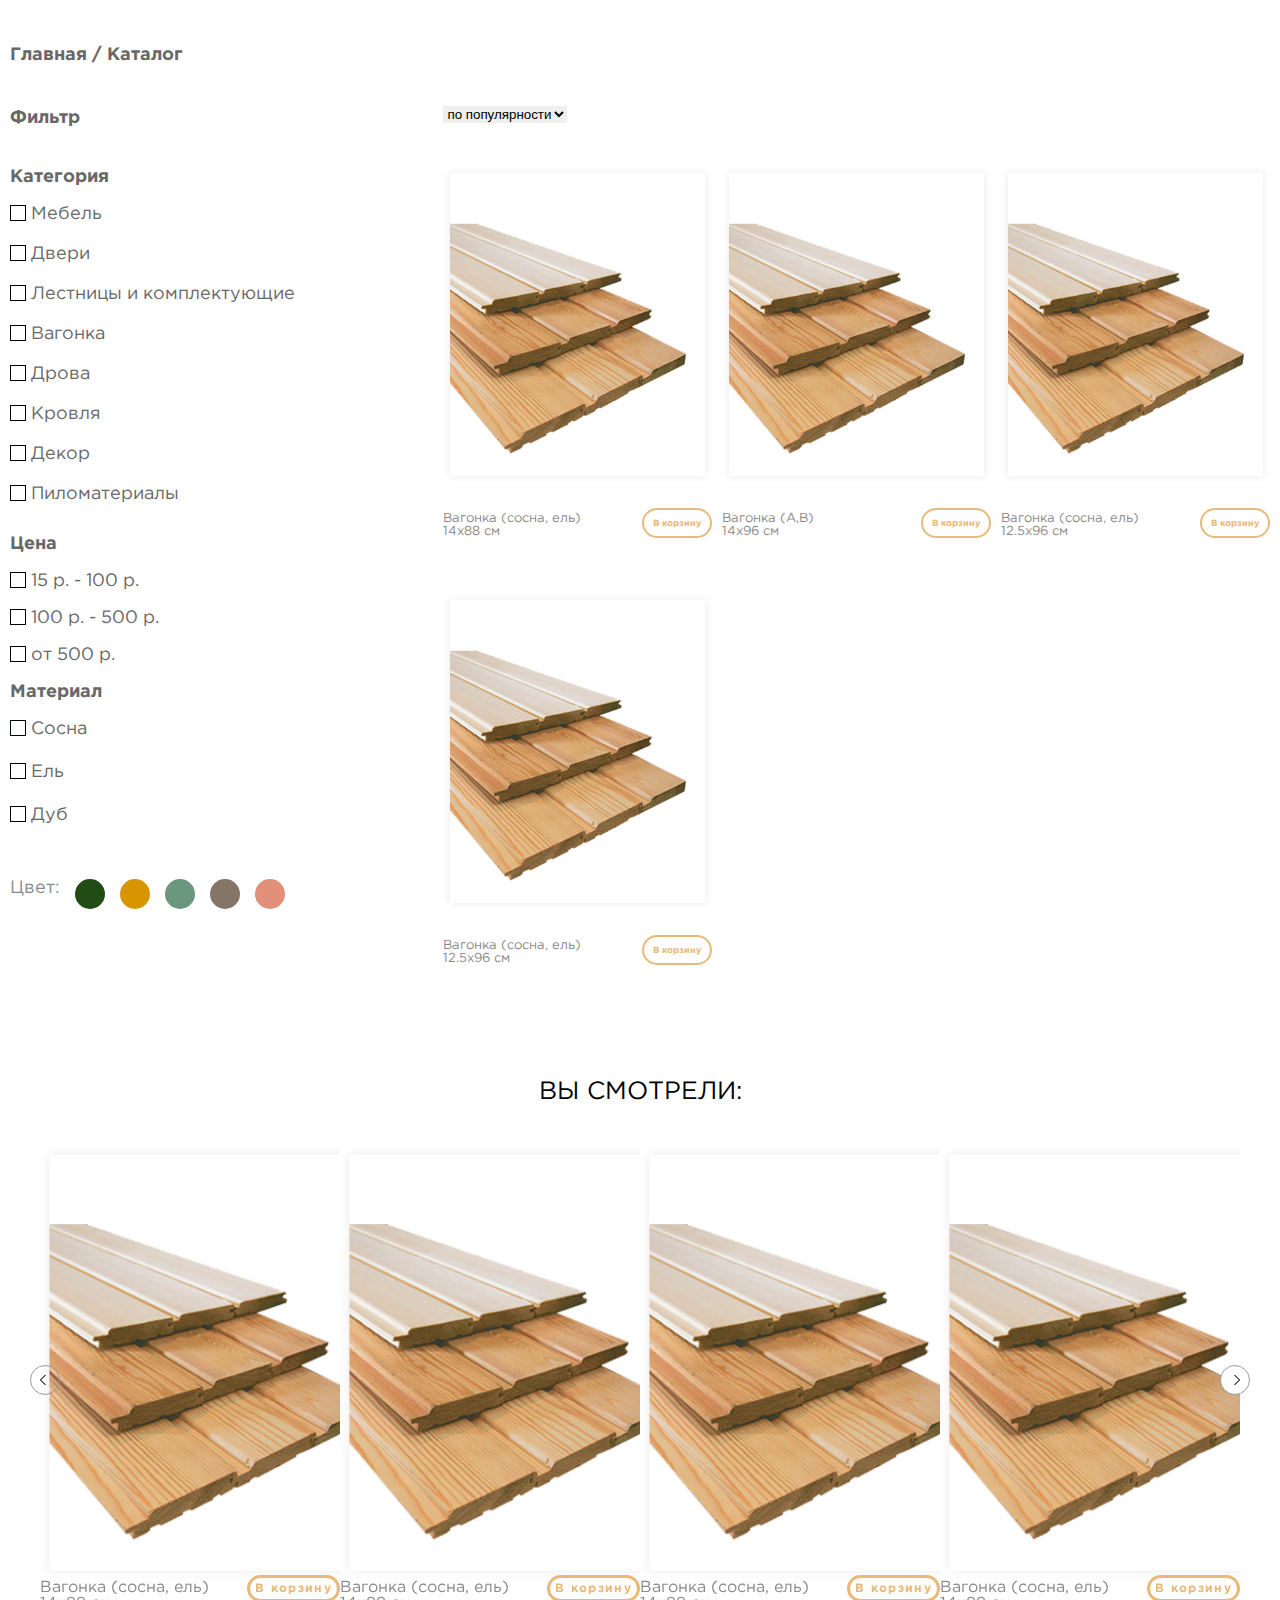
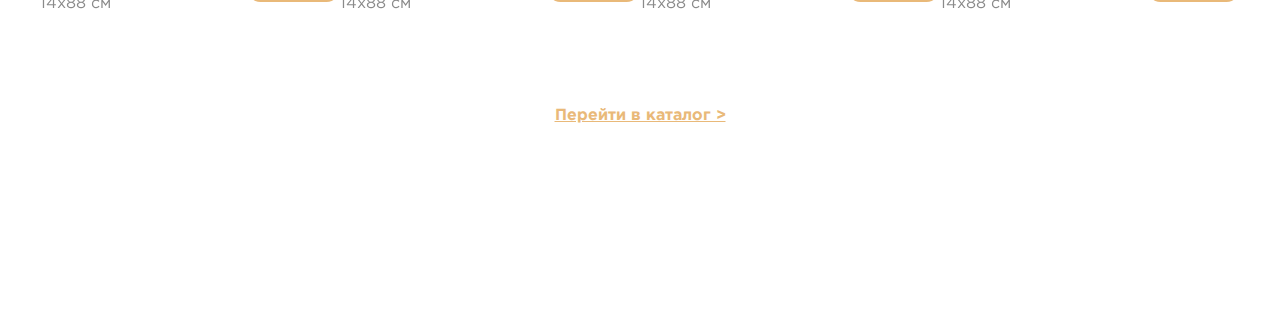
==== commit d209446d: "update-24.09.2020.23:07" ====
--- a/dobrobush_page02/index.html
+++ b/dobrobush_page02/index.html
@@ -137,6 +137,70 @@
           </div>
         </div>
       </div>
+      <div class="watched">   
+        <div class="container">
+          <div class="watched__content">
+            <div class="watched__title">ВЫ СМОТРЕЛИ:</div>
+            <div class="slider">
+              <div class="slider__item"><a href=""><img class="slider__img" src="./img/lining.jpg" alt=""/></a>
+                <div class="slider__item_inner">
+                  <div class="inner__block">
+                    <h2 class="slider__title">Вагонка (сосна, ель)</h2>
+                    <h2 class="slider__subtitle">14x88 см</h2>
+                  </div>
+                  <div class="inner__block"><a class="slider__button" href="">В корзину</a></div>
+                </div>
+              </div>
+              <div class="slider__item"><a href=""><img class="slider__img" src="./img/lining.jpg" alt=""/></a>
+                <div class="slider__item_inner">
+                  <div class="inner__block">
+                    <h2 class="slider__title">Вагонка (сосна, ель)</h2>
+                    <h2 class="slider__subtitle">14x88 см</h2>
+                  </div>
+                  <div class="inner__block"><a class="slider__button" href="">В корзину</a></div>
+                </div>
+              </div>
+              <div class="slider__item"><a href=""><img class="slider__img" src="./img/lining.jpg" alt=""/></a>
+                <div class="slider__item_inner">
+                  <div class="inner__block">
+                    <h2 class="slider__title">Вагонка (сосна, ель)</h2>
+                    <h2 class="slider__subtitle">14x88 см</h2>
+                  </div>
+                  <div class="inner__block"><a class="slider__button" href="">В корзину</a></div>
+                </div>
+              </div>
+              <div class="slider__item"><a href=""><img class="slider__img" src="./img/lining.jpg" alt=""/></a>
+                <div class="slider__item_inner">
+                  <div class="inner__block">
+                    <h2 class="slider__title">Вагонка (сосна, ель)</h2>
+                    <h2 class="slider__subtitle">14x88 см</h2>
+                  </div>
+                  <div class="inner__block"><a class="slider__button" href="">В корзину</a></div>
+                </div>
+              </div>
+              <div class="slider__item"><a href=""><img class="slider__img" src="./img/lining.jpg" alt=""/></a>
+                <div class="slider__item_inner">
+                  <div class="inner__block">
+                    <h2 class="slider__title">Вагонка (сосна, ель)</h2>
+                    <h2 class="slider__subtitle">14x88 см</h2>
+                  </div>
+                  <div class="inner__block"><a class="slider__button" href="">В корзину</a></div>
+                </div>
+              </div>
+              <div class="slider__item"><a href=""><img class="slider__img" src="./img/lining.jpg" alt=""/></a>
+                <div class="slider__item_inner">
+                  <div class="inner__block">
+                    <h2 class="slider__title">Вагонка (сосна, ель)</h2>
+                    <h2 class="slider__subtitle">14x88 см</h2>
+                  </div>
+                  <div class="inner__block"><a class="slider__button" href="">В корзину</a></div>
+                </div>
+              </div>
+            </div>
+            <div class="watched__button"><a class="watched__link" href="">Перейти в каталог ></a></div>
+          </div>
+        </div>
+      </div>
       <script src="https://code.jquery.com/jquery-3.5.1.min.js" integrity="sha256-9/aliU8dGd2tb6OSsuzixeV4y/faTqgFtohetphbbj0=" crossorigin="anonymous"></script>
       <script src="./js/script.js"></script>
       <script src="./js/slick.min.js"></script>
--- a/dobrobush_page02/css/style.css
+++ b/dobrobush_page02/css/style.css
@@ -1174,6 +1174,474 @@
     font-size: 16px;
   }
 }
+.watched {
+  margin-bottom: 142px;
+}
+.watched__title {
+  margin-top: 100px;
+  margin-bottom: 50px;
+  font-size: 30px;
+  text-align: center;
+}
+.watched__link {
+  color: #e9b979;
+  text-decoration: underline;
+  display: block;
+  text-align: center;
+  padding-bottom: 80px;
+  font-size: 17px;
+  font-weight: bold;
+}
+
+.slider__button {
+  color: #e9b979;
+  font-size: 12px;
+  font-weight: 700;
+  letter-spacing: 1.34px;
+  border: 3px solid #e9b979;
+  border-radius: 16px;
+  padding: 5px;
+  transition: all 0.3s linear;
+}
+.slider__button:hover {
+  background-color: #e9b979;
+  color: #fff;
+}
+
+.slick-list {
+  overflow: hidden;
+}
+
+.slick-track {
+  display: flex;
+  align-items: flex-start;
+}
+
+.slider {
+  position: relative;
+  padding: 0 50px;
+  margin-bottom: 83px;
+}
+
+.slider__item_inner {
+  display: flex;
+  justify-content: space-between;
+  max-width: 375px;
+  margin: 0 auto;
+}
+
+.inner__block {
+  position: relative;
+}
+
+.slider__img {
+  max-width: 376px;
+  max-width: 442px;
+}
+
+.slider__title {
+  color: #8a8a8a;
+  text-decoration: none;
+}
+
+.slider__subtitle {
+  color: #8a8a8a;
+  text-decoration: none;
+  position: absolute;
+  left: 0;
+}
+
+.slider .slick-arrow {
+  position: absolute;
+  margin: -30px 0 0 0;
+  top: 50%;
+  z-index: 10;
+  font-size: 0;
+  width: 6px;
+  height: 10px;
+}
+
+.slider .slick-arrow.slick-prev {
+  left: 0;
+  border: 1px solid #999;
+  background-color: #fff;
+  width: 34px;
+  height: 34px;
+  border-radius: 50%;
+  background: url("../img/left-arrow.png") 40% no-repeat;
+  transition: 0.3s linear;
+}
+.slider .slick-arrow.slick-prev:hover {
+  background-color: #ebebeb;
+}
+
+.slider .slick-arrow.slick-next {
+  right: 0;
+  background: url("../img/right-arrow.png") 60% no-repeat;
+  border: 1px solid #999;
+  background-color: #fff;
+  width: 34px;
+  height: 34px;
+  border-radius: 50%;
+}
+.slider .slick-arrow.slick-next:hover {
+  background-color: #ebebeb;
+}
+
+.slider .slick-dots {
+  display: flex;
+  align-items: center;
+  justify-content: center;
+}
+
+.slider .slick-dots li {
+  list-style: none;
+  margin: 0 10px;
+}
+
+.slider .slick-dots button {
+  font-size: 0;
+  width: 10px;
+  height: 10px;
+  background-color: #666;
+  border-radius: 50%;
+}
+
+.slider .slick-dots li.slick-active button {
+  background-color: #333;
+}
+
+.slider__item {
+  text-align: center;
+  text-decoration: none;
+  color: #8a8a8a;
+  font-size: 18px;
+  font-weight: 400;
+  min-height: 500px;
+}
+
+@media screen and (min-width: 2559px) {
+  .watched {
+    height: 100vh;
+  }
+  .watched__title {
+    margin-top: 150px;
+    margin-bottom: 50px;
+    font-size: 50px;
+  }
+  .watched__link {
+    padding-bottom: 150px;
+    font-size: 24px;
+  }
+
+  .slider {
+    padding: 0 15px;
+    margin-bottom: 93px;
+  }
+  .slider__button {
+    font-size: 13px;
+    letter-spacing: 1.34px;
+    border-radius: 16px;
+    padding: 5px;
+  }
+
+  .slider__item_inner {
+    max-width: 386px;
+  }
+
+  .slider__img {
+    max-width: 386px;
+    max-width: 452px;
+  }
+
+  .slider .slick-arrow.slick-prev {
+    left: 0;
+    width: 36px;
+    height: 36px;
+  }
+
+  .slider .slick-arrow.slick-next {
+    width: 36px;
+    height: 36px;
+  }
+
+  .slider__item {
+    font-size: 20px;
+    min-height: 550px;
+  }
+}
+@media screen and (max-width: 1441px) {
+  .watched__title {
+    margin-top: 60px;
+    margin-bottom: 40px;
+    font-size: 25px;
+  }
+  .watched__link {
+    padding-bottom: 60px;
+    font-size: 16px;
+  }
+
+  .slider__button {
+    font-size: 12px;
+    letter-spacing: 1.34px;
+    border-radius: 16px;
+    padding: 5px;
+  }
+
+  .slider {
+    padding: 0 30px;
+    margin-bottom: 63px;
+  }
+
+  .slider__item_inner {
+    max-width: 306px;
+  }
+
+  .slider__img {
+    max-width: 306px;
+    max-width: 372px;
+  }
+
+  .slider .slick-arrow {
+    position: absolute;
+    margin: -30px 0 0 0;
+    top: 50%;
+    z-index: 10;
+    font-size: 0;
+    width: 6px;
+    height: 10px;
+  }
+
+  .slider .slick-arrow.slick-prev {
+    left: 20px;
+    width: 30px;
+    height: 30px;
+    margin-right: 20px;
+  }
+
+  .slider .slick-arrow.slick-next {
+    right: 20px;
+    width: 30px;
+    height: 30px;
+    margin-left: 20px;
+  }
+
+  .slider__item {
+    font-size: 16px;
+    min-height: 500px;
+  }
+}
+@media screen and (max-width: 1025px) {
+  .watched {
+    height: 100vh;
+  }
+  .watched__title {
+    margin-top: 30px;
+    margin-bottom: 15px;
+    font-size: 20px;
+  }
+  .watched__link {
+    padding-bottom: 30px;
+    font-size: 14px;
+  }
+
+  .slider__button {
+    font-size: 12px;
+    letter-spacing: 1.34px;
+    padding: 3px;
+  }
+
+  .slider {
+    padding: 0 30px;
+    margin-bottom: 10px;
+  }
+
+  .slider__item_inner {
+    max-width: 265px;
+  }
+
+  .slider__img {
+    max-width: 206px;
+    max-width: 272px;
+  }
+
+  .slider .slick-arrow {
+    position: absolute;
+    margin: -40px 0 0 0;
+    top: 50%;
+    z-index: 10;
+    font-size: 0;
+    width: 6px;
+    height: 10px;
+  }
+
+  .slider .slick-arrow.slick-prev {
+    left: 20px;
+    width: 30px;
+    height: 30px;
+    margin-right: 20px;
+  }
+
+  .slider .slick-arrow.slick-next {
+    right: 20px;
+    width: 30px;
+    height: 30px;
+    margin-left: 20px;
+  }
+
+  .slider__item {
+    font-size: 16px;
+    min-height: 380px;
+  }
+}
+@media screen and (max-width: 769px) {
+  .watched {
+    height: 100vh;
+  }
+  .watched__title {
+    margin-top: 30px;
+    margin-bottom: 15px;
+    font-size: 20px;
+  }
+  .watched__link {
+    padding-bottom: 30px;
+    font-size: 14px;
+  }
+
+  .slider__button {
+    font-size: 12px;
+    letter-spacing: 1.34px;
+    padding: 3px;
+  }
+
+  .slider {
+    padding: 0 30px;
+    margin-bottom: 10px;
+  }
+
+  .slider__item_inner {
+    max-width: 265px;
+  }
+
+  .slider__img {
+    max-width: 206px;
+    max-width: 272px;
+  }
+
+  .slider .slick-arrow {
+    position: absolute;
+    margin: -40px 0 0 0;
+    top: 50%;
+    z-index: 10;
+    font-size: 0;
+    width: 6px;
+    height: 10px;
+  }
+
+  .slider .slick-arrow.slick-prev {
+    left: 20px;
+    width: 30px;
+    height: 30px;
+    margin-right: 20px;
+  }
+
+  .slider .slick-arrow.slick-next {
+    right: 20px;
+    width: 30px;
+    height: 30px;
+    margin-left: 20px;
+  }
+
+  .slider__item {
+    font-size: 16px;
+    min-height: 380px;
+  }
+}
+@media screen and (max-width: 426px) {
+  .watched {
+    height: 100%;
+  }
+  .watched__title {
+    margin-top: 30px;
+    margin-bottom: 15px;
+    font-size: 20px;
+  }
+  .watched__link {
+    padding-bottom: 30px;
+    font-size: 14px;
+  }
+}
+@media screen and (max-width: 321px) {
+  .watched {
+    height: 100%;
+  }
+  .watched__title {
+    margin-top: 30px;
+    margin-bottom: 15px;
+    font-size: 20px;
+  }
+  .watched__link {
+    padding-bottom: 30px;
+    font-size: 14px;
+  }
+
+  .slider__button {
+    font-size: 11px;
+    letter-spacing: 1.24px;
+    padding: 2px;
+  }
+
+  .slider {
+    padding: 0 30px;
+    margin-bottom: 10px;
+  }
+
+  .slider__item_inner {
+    max-width: 265px;
+  }
+
+  .slider__img {
+    max-width: 206px;
+    max-width: 272px;
+  }
+
+  .slider .slick-arrow {
+    position: absolute;
+    margin: -40px 0 0 0;
+    top: 50%;
+    z-index: 10;
+    font-size: 0;
+    width: 6px;
+    height: 10px;
+  }
+
+  .slider .slick-arrow.slick-prev {
+    left: 20px;
+    width: 30px;
+    height: 30px;
+    margin-right: 20px;
+  }
+
+  .slider .slick-arrow.slick-next {
+    right: 20px;
+    width: 30px;
+    height: 30px;
+    margin-left: 20px;
+  }
+
+  .slider__item {
+    font-size: 16px;
+    min-height: 380px;
+  }
+
+  .slider__title {
+    font-size: 13px;
+  }
+
+  .slider__subtitle {
+    font-size: 13px;
+  }
+}
 .wrapper {
   overflow: hidden;
   font-family: GothamPro;
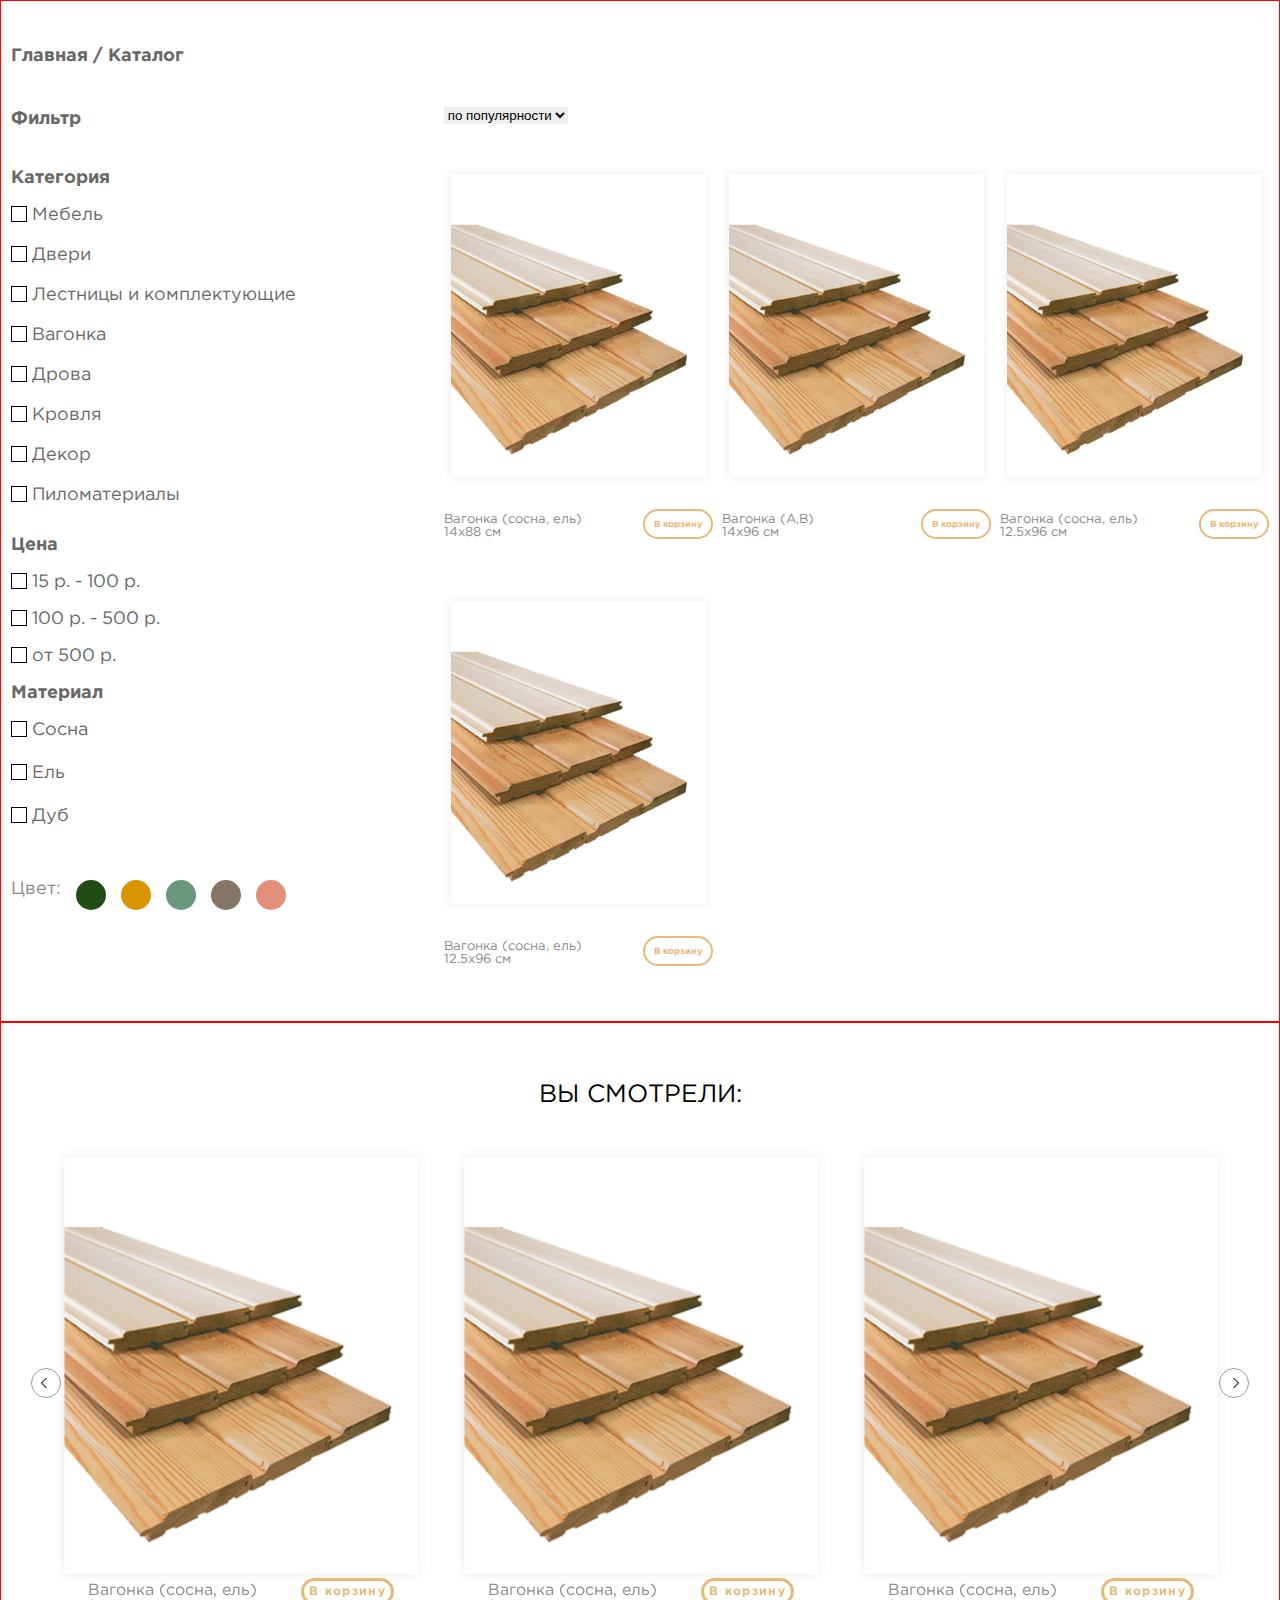
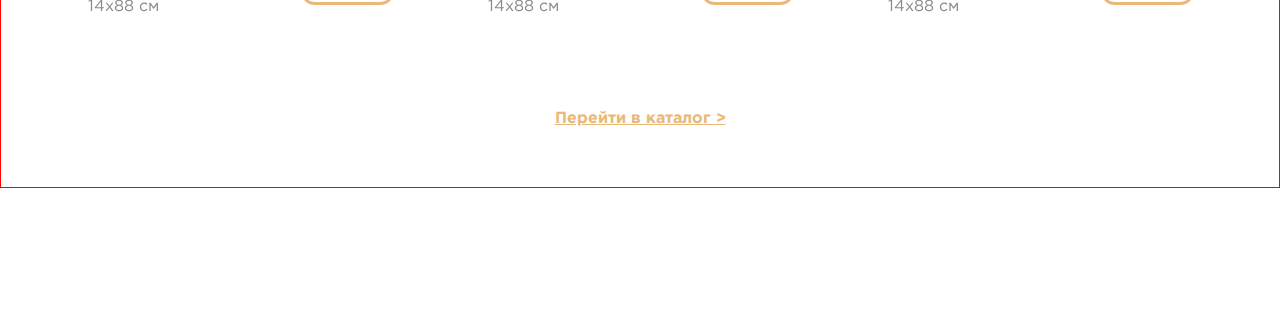
==== commit f52c2c98: "update-24.09.2020.23:44" ====
--- a/dobrobush_page02/index.html
+++ b/dobrobush_page02/index.html
@@ -202,7 +202,7 @@
         </div>
       </div>
       <script src="https://code.jquery.com/jquery-3.5.1.min.js" integrity="sha256-9/aliU8dGd2tb6OSsuzixeV4y/faTqgFtohetphbbj0=" crossorigin="anonymous"></script>
-      <script src="./js/script.js"></script>
+      <script src="./js/slider.js"></script>
       <script src="./js/slick.min.js"></script>
     </div>
   </body>
--- a/dobrobush_page02/css/style.css
+++ b/dobrobush_page02/css/style.css
@@ -1226,7 +1226,7 @@
 .slider__item_inner {
   display: flex;
   justify-content: space-between;
-  max-width: 375px;
+  max-width: 302px;
   margin: 0 auto;
 }
 
@@ -1235,8 +1235,8 @@
 }
 
 .slider__img {
-  max-width: 376px;
-  max-width: 442px;
+  max-width: 246px;
+  max-width: 312px;
 }
 
 .slider__title {
@@ -1346,12 +1346,15 @@
   }
 
   .slider__item_inner {
-    max-width: 386px;
+    display: flex;
+    justify-content: space-between;
+    max-width: 302px;
+    margin: 0 auto;
   }
 
   .slider__img {
-    max-width: 386px;
-    max-width: 452px;
+    max-width: 246px;
+    max-width: 312px;
   }
 
   .slider .slick-arrow.slick-prev {
@@ -1386,6 +1389,18 @@
     letter-spacing: 1.34px;
     border-radius: 16px;
     padding: 5px;
+  }
+
+  .slider__item_inner {
+    display: flex;
+    justify-content: space-between;
+    max-width: 302px;
+    margin: 0 auto;
+  }
+
+  .slider__img {
+    max-width: 246px;
+    max-width: 312px;
   }
 
   .slider {
@@ -1457,12 +1472,15 @@
   }
 
   .slider__item_inner {
-    max-width: 265px;
+    display: flex;
+    justify-content: space-between;
+    max-width: 302px;
+    margin: 0 auto;
   }
 
   .slider__img {
-    max-width: 206px;
-    max-width: 272px;
+    max-width: 246px;
+    max-width: 312px;
   }
 
   .slider .slick-arrow {
@@ -1597,12 +1615,12 @@
   }
 
   .slider__item_inner {
-    max-width: 265px;
+    max-width: 235px;
   }
 
   .slider__img {
-    max-width: 206px;
-    max-width: 272px;
+    max-width: 176px;
+    max-width: 242px;
   }
 
   .slider .slick-arrow {
@@ -1651,5 +1669,6 @@
   padding: 0 10px;
   overflow: hidden;
   max-width: 1440px;
+  border: 1px solid red;
   margin: 0 auto;
 }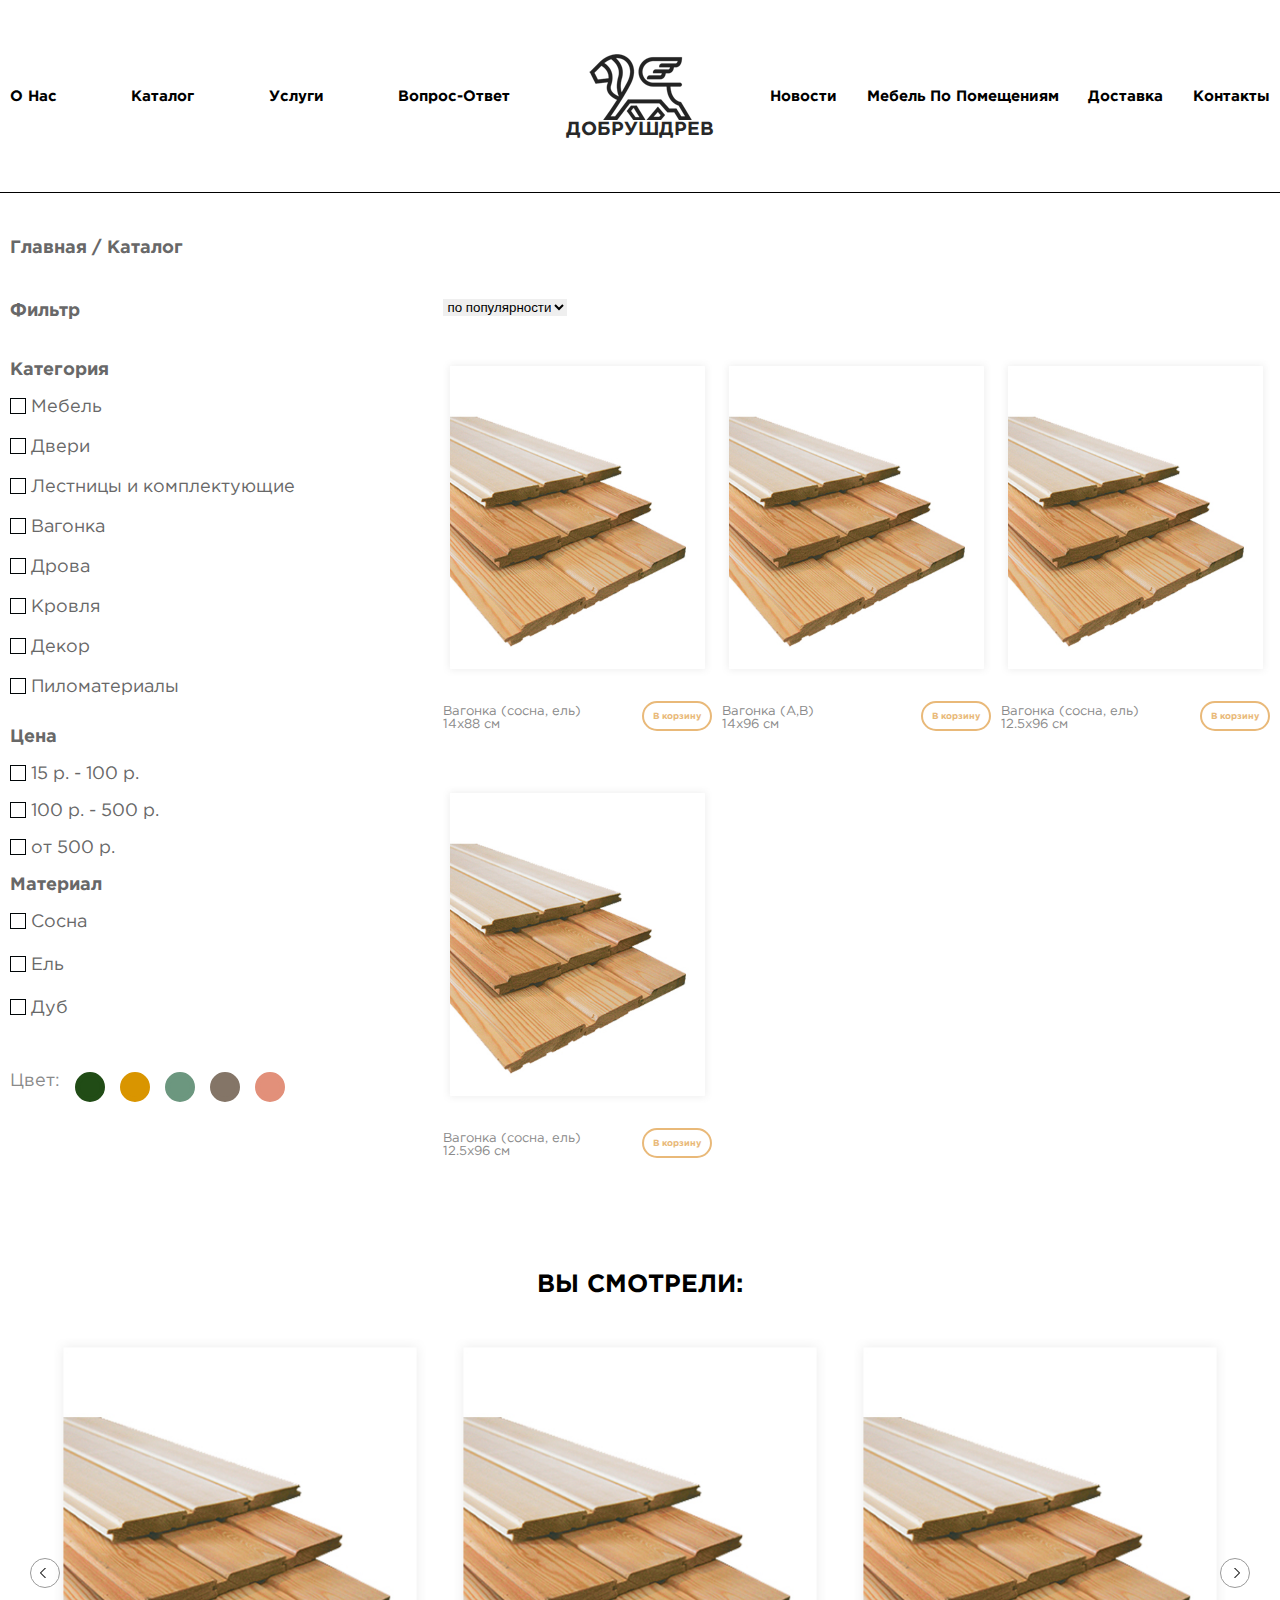
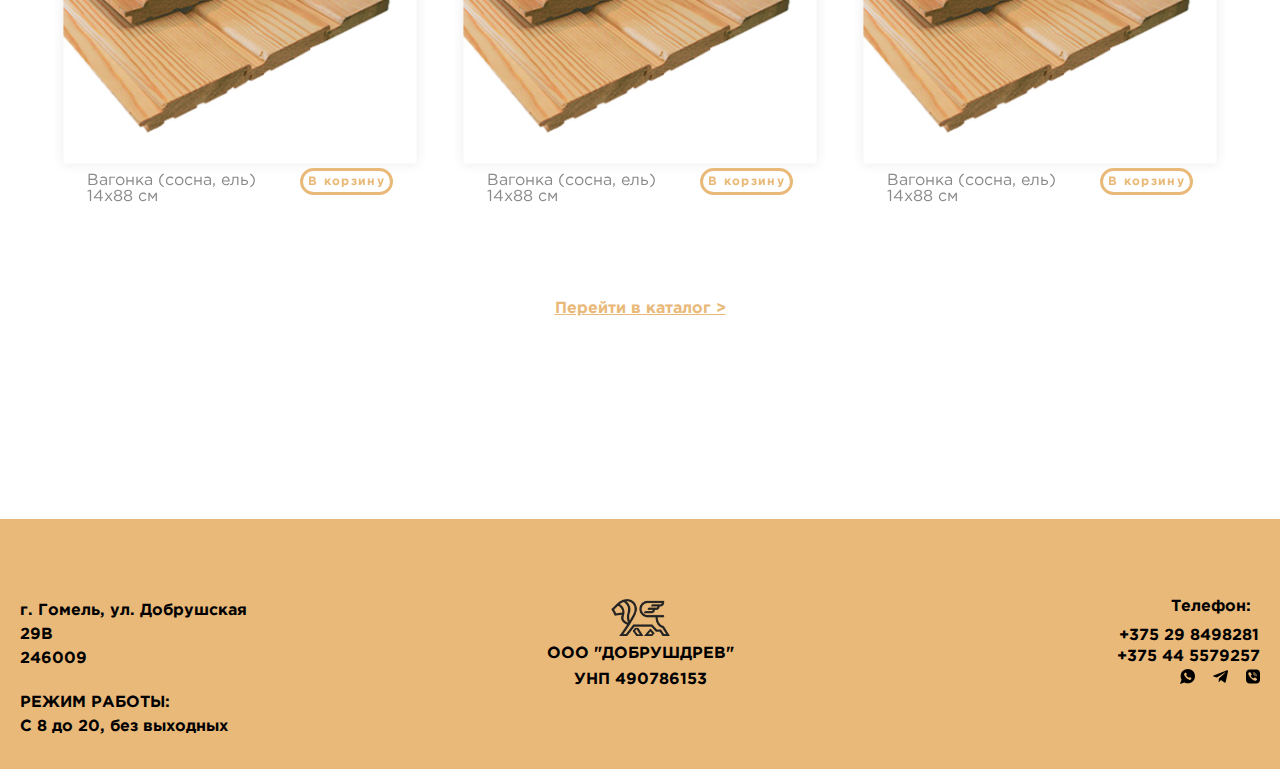
==== commit 1c39936c: "update-29.09.2020.16:05" ====
--- a/dobrobush_page02/index.html
+++ b/dobrobush_page02/index.html
@@ -8,6 +8,31 @@
   </head>
   <body>
     <div class="wrapper">
+      <header class="header">
+        <div class="container">
+          <div class="header__body">
+            <div class="header__logo submain"><a href=""><img src="./img/logo.png" alt=""/></a></div>
+            <div class="header__burger"><span></span></div>
+            <nav class="header__menu">
+              <ul class="header__list">
+                <li><a class="header__link" href="#">О нас</a></li>
+                <li><a class="header__link" href="#">Каталог</a></li>
+                <li><a class="header__link" href="#">Услуги</a></li>
+                <li><a class="header__link" href="#">Вопрос-ответ</a></li>
+              </ul>
+              <div class="header__logo main"><img src="./img/logo.png" alt=""/>
+                <h2>добрушдрев</h2>
+              </div>
+              <ul class="header__list">
+                <li><a class="header__link" href="#">Новости</a></li>
+                <li><a class="header__link" href="#">Мебель по помещениям</a></li>
+                <li><a class="header__link" href="#">Доставка</a></li>
+                <li><a class="header__link" href="#">Контакты</a></li>
+              </ul>
+            </nav>
+          </div>
+        </div>
+      </header>
       <div class="catalog"> 
         <div class="container">
           <div class="catalog__content">
@@ -201,6 +226,30 @@
           </div>
         </div>
       </div>
+      <footer class="footer">
+        <div class="container">
+          <div class="footer__content">
+            <div class="footer__left-block">
+              <div class="footer__address">г. Гомель, ул. Добрушская 29В<br/>246009</div>
+              <div class="footer__operating-mode">РЕЖИМ РАБОТЫ:<br/>С 8 до 20, без выходных</div>
+            </div>
+            <div class="footer__center-block">
+              <div class="footer__logo"><a href=""><img class="footer-logo__img" src="./img/logo.png" alt=""/></a>
+                <div class="footer__title">ООО "ДОБРУШДРЕВ"</div>
+                <div class="footer__subtitle">УНП 490786153</div>
+              </div>
+            </div>
+            <div class="footer__right-block">
+              <div class="footer__tel-num">
+                <div class="tel-num__title">Телефон:</div>
+                <div class="tel-num__tel-num1">+375 29 8498281 </div>
+                <div class="tel-num__tel-num2">+375 44 5579257</div>
+              </div>
+              <div class="footer__list-of-soc-net"><a class="footer__whatsapp" href=""><img class="whatsapp__img" src="./img/ico/whatsapp.svg" alt=""/></a><a class="footer__telegram" href=""><img class="telegram__img" src="./img/ico/telegram.svg" alt=""/></a><a class="footer__viber" href=""><img class="viber__img" src="./img/ico/viber.svg" alt=""/></a></div>
+            </div>
+          </div>
+        </div>
+      </footer>
       <script src="https://code.jquery.com/jquery-3.5.1.min.js" integrity="sha256-9/aliU8dGd2tb6OSsuzixeV4y/faTqgFtohetphbbj0=" crossorigin="anonymous"></script>
       <script src="./js/slider.js"></script>
       <script src="./js/slick.min.js"></script>
--- a/dobrobush_page02/css/style.css
+++ b/dobrobush_page02/css/style.css
@@ -95,6 +95,305 @@
 }
 
 /*--------------------*/
+.header {
+  width: 100%;
+  top: 0;
+  left: 0;
+  z-index: 50;
+  border-bottom: 1px solid #000;
+}
+.header:before {
+  content: "";
+  width: 100%;
+  height: 100%;
+  background-color: #fff;
+  z-index: 2;
+}
+.header__body {
+  position: relative;
+  display: flex;
+  justify-content: space-between;
+  height: 192px;
+  align-items: center;
+}
+.header__logo {
+  display: flex;
+  flex-direction: column;
+  width: 163px;
+  flex: 0 0 60px;
+  position: relative;
+  z-index: 3;
+}
+.header__logo h2 {
+  color: #282828;
+  font-size: 19px;
+  font-weight: 700;
+  text-transform: uppercase;
+  text-align: center;
+}
+.header__logo img {
+  margin: 0 auto;
+  height: 66px;
+  width: 103px;
+  max-width: 100%;
+  display: block;
+}
+.header__burger {
+  display: none;
+}
+.header__menu {
+  width: 100%;
+  display: flex;
+  justify-content: space-between;
+}
+.header__list {
+  padding-top: 35px;
+  display: flex;
+  justify-content: space-between;
+  width: 500px;
+  display: flex;
+  position: relative;
+  z-index: 2;
+}
+.header__list li {
+  list-style: none;
+}
+.header__link {
+  font-weight: 700;
+  color: #000;
+  text-transform: capitalize;
+  font-size: 15px;
+  text-decoration: none;
+}
+
+.logo__title {
+  color: #282828;
+  font-size: 19px;
+  font-weight: 700;
+  text-transform: uppercase;
+  text-align: center;
+}
+
+.submain {
+  display: none;
+  margin-left: 0;
+}
+
+@media (min-width: 2559px) {
+  .header__body {
+    height: 172px;
+  }
+  .header__list {
+    padding-top: 35px;
+    width: 500px;
+    z-index: 2;
+  }
+  .header__link {
+    font-weight: 700;
+    font-size: 16px;
+  }
+  .header__logo {
+    width: 163px;
+    flex: 0 0 60px;
+    z-index: 3;
+  }
+  .header__logo h2 {
+    font-size: 20px;
+    font-weight: 700;
+  }
+  .header__logo img {
+    height: 56px;
+    width: 93px;
+  }
+
+  .submain {
+    display: none;
+    margin-left: 0;
+  }
+
+  .logo__title {
+    color: #282828;
+    font-size: 18px;
+    font-weight: 700;
+    text-transform: uppercase;
+    text-align: center;
+  }
+}
+@media (max-width: 1024px) {
+  .header__body {
+    height: 172px;
+  }
+  .header__list {
+    padding-top: 35px;
+    width: 410px;
+    z-index: 2;
+  }
+  .header__link {
+    font-weight: 700;
+    font-size: 14px;
+  }
+  .header__logo {
+    width: 163px;
+    flex: 0 0 60px;
+    z-index: 3;
+  }
+  .header__logo h2 {
+    font-size: 16px;
+    font-weight: 700;
+  }
+  .header__logo img {
+    height: 56px;
+    width: 93px;
+  }
+
+  .submain {
+    display: none;
+    margin-left: 0;
+  }
+
+  .logo__title {
+    color: #282828;
+    font-size: 18px;
+    font-weight: 700;
+    text-transform: uppercase;
+    text-align: center;
+  }
+}
+@media (max-width: 934px) {
+  .header {
+    position: fixed;
+  }
+  .header:before {
+    content: "";
+    position: absolute;
+    top: 0;
+    left: 0;
+    width: 100%;
+    height: 100%;
+    background-color: #fff;
+    z-index: 2;
+  }
+  .header__logo {
+    flex: 0 0 40px;
+  }
+  .header__logo img {
+    margin: 0 auto;
+    height: 40px;
+    width: 56px;
+    max-width: 103px;
+    display: block;
+  }
+  .header__body {
+    height: 60px;
+    display: flex;
+  }
+  .header__body.active {
+    justify-content: center;
+  }
+  .header__burger {
+    display: block;
+    position: relative;
+    width: 30px;
+    height: 20px;
+    position: relative;
+    z-index: 3;
+  }
+  .header__burger span {
+    background-color: #000;
+    position: absolute;
+    left: 0;
+    width: 100%;
+    height: 2px;
+    top: 9px;
+    transition: all 0.3s ease 0s;
+  }
+  .header__burger:before, .header__burger:after {
+    background-color: #000;
+    content: "";
+    position: absolute;
+    width: 100%;
+    height: 2px;
+    left: 0;
+    transition: all 0.3s ease 0s;
+  }
+  .header__burger:before {
+    top: 0;
+  }
+  .header__burger:after {
+    bottom: 0;
+  }
+  .header__menu {
+    overflow: auto;
+    position: fixed;
+    top: -100%;
+    left: 0;
+    width: 100%;
+    height: 100%;
+    background-color: #e9b979;
+    padding: 70px 10px 20px 10px;
+    transition: all 0.3s ease 0s;
+    display: flex;
+    flex-direction: column;
+    justify-content: start;
+  }
+  .header__menu.active {
+    top: 0;
+    padding-top: 90px;
+  }
+  .header__list {
+    top: 0;
+    display: block;
+    width: 350px;
+    margin: 0 auto;
+  }
+  .header__link {
+    text-align: center;
+    font-size: 28px;
+    margin: 0 auto;
+    color: #fff;
+  }
+  .header__burger.active span {
+    transform: scale(0);
+  }
+  .header__burger.active:before {
+    transform: rotate(45deg);
+    top: 9px;
+  }
+  .header__burger.active:after {
+    transform: rotate(-45deg);
+    bottom: 9px;
+  }
+
+  .main {
+    display: none;
+  }
+
+  .content__text {
+    padding-top: 10px;
+  }
+
+  .submain {
+    display: block;
+  }
+
+  body.lock {
+    overflow: hidden;
+  }
+}
+@media (max-width: 500px) {
+  .header__list {
+    top: 0;
+    display: block;
+    width: 300px;
+    margin: 0 auto;
+  }
+  .header__link {
+    text-align: center;
+    font-size: 24px;
+    margin: 0 auto;
+    color: #fff;
+  }
+}
 .catalog {
   font-size: 18px;
 }
@@ -1182,6 +1481,7 @@
   margin-bottom: 50px;
   font-size: 30px;
   text-align: center;
+  font-weight: 700;
 }
 .watched__link {
   color: #e9b979;
@@ -1320,59 +1620,6 @@
   min-height: 500px;
 }
 
-@media screen and (min-width: 2559px) {
-  .watched {
-    height: 100vh;
-  }
-  .watched__title {
-    margin-top: 150px;
-    margin-bottom: 50px;
-    font-size: 50px;
-  }
-  .watched__link {
-    padding-bottom: 150px;
-    font-size: 24px;
-  }
-
-  .slider {
-    padding: 0 15px;
-    margin-bottom: 93px;
-  }
-  .slider__button {
-    font-size: 13px;
-    letter-spacing: 1.34px;
-    border-radius: 16px;
-    padding: 5px;
-  }
-
-  .slider__item_inner {
-    display: flex;
-    justify-content: space-between;
-    max-width: 302px;
-    margin: 0 auto;
-  }
-
-  .slider__img {
-    max-width: 246px;
-    max-width: 312px;
-  }
-
-  .slider .slick-arrow.slick-prev {
-    left: 0;
-    width: 36px;
-    height: 36px;
-  }
-
-  .slider .slick-arrow.slick-next {
-    width: 36px;
-    height: 36px;
-  }
-
-  .slider__item {
-    font-size: 20px;
-    min-height: 550px;
-  }
-}
 @media screen and (max-width: 1441px) {
   .watched__title {
     margin-top: 60px;
@@ -1447,12 +1694,9 @@
   }
 }
 @media screen and (max-width: 1025px) {
-  .watched {
-    height: 100vh;
-  }
   .watched__title {
-    margin-top: 30px;
-    margin-bottom: 15px;
+    margin-top: 50px;
+    margin-bottom: 40px;
     font-size: 20px;
   }
   .watched__link {
@@ -1476,6 +1720,7 @@
     justify-content: space-between;
     max-width: 302px;
     margin: 0 auto;
+    min-height: 100px;
   }
 
   .slider__img {
@@ -1513,12 +1758,9 @@
   }
 }
 @media screen and (max-width: 769px) {
-  .watched {
-    height: 100vh;
-  }
   .watched__title {
-    margin-top: 30px;
-    margin-bottom: 15px;
+    margin-top: 60px;
+    margin-bottom: 55px;
     font-size: 20px;
   }
   .watched__link {
@@ -1539,6 +1781,7 @@
 
   .slider__item_inner {
     max-width: 265px;
+    min-height: 100px;
   }
 
   .slider__img {
@@ -1577,29 +1820,27 @@
 }
 @media screen and (max-width: 426px) {
   .watched {
-    height: 100%;
+    margin-bottom: 0;
+    padding-bottom: 60px;
   }
   .watched__title {
-    margin-top: 30px;
-    margin-bottom: 15px;
+    margin-top: 90px;
+    margin-bottom: 55px;
     font-size: 20px;
   }
   .watched__link {
-    padding-bottom: 30px;
+    padding-bottom: 0px;
     font-size: 14px;
   }
 }
 @media screen and (max-width: 321px) {
-  .watched {
-    height: 100%;
-  }
   .watched__title {
-    margin-top: 30px;
-    margin-bottom: 15px;
+    margin-top: 40px;
+    margin-bottom: 20px;
     font-size: 20px;
   }
   .watched__link {
-    padding-bottom: 30px;
+    padding-bottom: 0px;
     font-size: 14px;
   }
 
@@ -1611,11 +1852,12 @@
 
   .slider {
     padding: 0 30px;
-    margin-bottom: 10px;
+    margin-bottom: 0px;
   }
 
   .slider__item_inner {
     max-width: 235px;
+    max-height: 100px;
   }
 
   .slider__img {
@@ -1660,6 +1902,359 @@
     font-size: 13px;
   }
 }
+.footer {
+  margin-top: auto;
+  padding: 0 10px;
+  width: 100%;
+  background-color: #e9b979;
+  font-weight: bold;
+}
+.footer__content {
+  height: 250px;
+  display: flex;
+  flex-wrap: wrap;
+  justify-content: space-between;
+}
+.footer__left-block {
+  margin-top: 80px;
+  line-height: 1.5;
+  display: flex;
+  flex-direction: column;
+  max-width: 260px;
+}
+.footer__address {
+  margin-bottom: 20px;
+}
+.footer__center-block {
+  margin-top: 80px;
+  display: flex;
+  flex-direction: column;
+  text-align: center;
+  width: 260px;
+}
+.footer__title {
+  margin-bottom: 10px;
+}
+.footer__right-block {
+  position: relative;
+  margin-top: 80px;
+  display: flex;
+  flex-direction: column;
+  width: 260px;
+}
+.footer__tel-num {
+  position: absolute;
+  right: 0;
+  text-align: center;
+  display: flex;
+  flex-direction: column;
+}
+.footer__list-of-soc-net {
+  position: absolute;
+  right: 0;
+  top: 60px;
+  margin-top: 10px;
+  margin-bottom: 10px;
+  margin-left: 48px;
+  width: 80px;
+  display: flex;
+  justify-content: space-between;
+}
+.tel-num__title {
+  margin-left: 45px;
+  margin-bottom: 13px;
+}
+.tel-num__tel-num1 {
+  margin-bottom: 5px;
+}
+.footer-logo__img {
+  margin-bottom: 10px;
+  width: 59px;
+  height: 37px;
+}
+
+.whatsapp__img {
+  display: block;
+  height: 15px;
+  width: 15px;
+}
+
+.telegram__img {
+  display: block;
+  width: 19px;
+  height: 15px;
+}
+
+.viber__img {
+  display: block;
+  width: 14px;
+  height: 15px;
+}
+
+@media screen and (max-width: 1023px) {
+  .footer {
+    width: 100%;
+  }
+  .footer__content {
+    height: 230px;
+  }
+  .footer__left-block {
+    margin-top: 80px;
+    max-width: 230px;
+    font-size: 14px;
+  }
+  .footer__address {
+    margin-bottom: 20px;
+    font-size: 14px;
+  }
+  .footer__center-block {
+    margin-top: 80px;
+    width: 230px;
+  }
+  .footer__title {
+    margin-bottom: 10px;
+  }
+  .footer__right-block {
+    margin-top: 80px;
+    width: 240px;
+    font-size: 14px;
+  }
+  .footer__list-of-soc-net {
+    right: 0;
+    top: 60px;
+    margin-top: 20px;
+    margin-bottom: 10px;
+    margin-left: 48px;
+    width: 100px;
+    display: flex;
+    justify-content: space-between;
+  }
+
+  .footer-logo__img {
+    margin-bottom: 10px;
+    width: 64px;
+    height: 42px;
+  }
+
+  .whatsapp__img {
+    height: 20px;
+    width: 20px;
+  }
+
+  .telegram__img {
+    width: 24px;
+    height: 20px;
+  }
+
+  .viber__img {
+    width: 19px;
+    height: 20px;
+  }
+}
+@media screen and (max-width: 768px) {
+  .footer {
+    width: 100%;
+  }
+  .footer__content {
+    height: 230px;
+  }
+  .footer__left-block {
+    margin-top: 80px;
+    max-width: 200px;
+    font-size: 13px;
+  }
+  .footer__address {
+    margin-bottom: 20px;
+    font-size: 13px;
+  }
+  .footer__center-block {
+    margin-top: 80px;
+    width: 200px;
+  }
+  .footer__title {
+    margin-bottom: 10px;
+  }
+  .footer__right-block {
+    margin-top: 80px;
+    width: 200px;
+    font-size: 13px;
+  }
+  .footer__list-of-soc-net {
+    width: 80px;
+  }
+}
+@media screen and (max-width: 657px) {
+  .footer {
+    position: static;
+    width: 100%;
+  }
+  .footer__content {
+    min-height: 425px;
+    display: flex;
+    flex-wrap: wrap;
+    justify-content: space-between;
+    justify-content: center;
+  }
+  .footer__left-block {
+    justify-content: center;
+    margin-top: 0px;
+    max-width: 450px;
+    font-size: 16px;
+    height: 110px;
+  }
+  .footer__address {
+    margin-bottom: 0px;
+    font-size: 16px;
+  }
+  .footer__center-block {
+    height: 110px;
+    justify-content: center;
+    margin-top: 0px;
+    width: 450px;
+  }
+  .footer__title {
+    margin-bottom: 10px;
+  }
+  .footer__right-block {
+    height: 110px;
+    margin-top: 0px;
+    max-width: 450px;
+    font-size: 16px;
+    display: flex;
+    flex-wrap: wrap;
+    flex-direction: column-reverse;
+    justify-content: center;
+  }
+  .footer__list-of-soc-net {
+    right: 50px;
+    top: 0;
+    margin-top: 0px;
+    margin-left: 0px;
+    width: 100px;
+    display: flex;
+    justify-content: space-between;
+  }
+  .footer__tel-num {
+    margin-top: 60px;
+    position: absolute;
+    right: 35px;
+    text-align: center;
+    display: flex;
+    flex-direction: column;
+  }
+
+  .footer-logo__img {
+    margin-bottom: 10px;
+    width: 64px;
+    height: 42px;
+  }
+
+  .whatsapp__img {
+    height: 20px;
+    width: 20px;
+  }
+
+  .telegram__img {
+    width: 24px;
+    height: 20px;
+  }
+
+  .viber__img {
+    width: 19px;
+    height: 20px;
+  }
+
+  .tel-num__title {
+    margin-left: 0px;
+    margin-bottom: 10px;
+  }
+}
+@media screen and (max-width: 426px) {
+  .footer {
+    position: static;
+    width: 100%;
+  }
+  .footer__content {
+    min-height: 425px;
+    display: flex;
+    flex-wrap: wrap;
+    justify-content: space-between;
+    justify-content: center;
+  }
+  .footer__left-block {
+    justify-content: center;
+    margin-top: 0px;
+    max-width: 400px;
+    font-size: 14px;
+    height: 110px;
+  }
+  .footer__address {
+    margin-bottom: 0px;
+    font-size: 14px;
+  }
+  .footer__center-block {
+    height: 110px;
+    justify-content: center;
+    margin-top: 0px;
+    width: 400px;
+  }
+  .footer__title {
+    margin-bottom: 10px;
+  }
+  .footer__right-block {
+    height: 110px;
+    margin-top: 0px;
+    max-width: 400px;
+    font-size: 14px;
+    display: flex;
+    flex-wrap: wrap;
+    flex-direction: column-reverse;
+    justify-content: center;
+  }
+  .footer__list-of-soc-net {
+    right: 50px;
+    top: 0;
+    margin-top: 0px;
+    margin-left: 0px;
+    width: 100px;
+    display: flex;
+    justify-content: space-between;
+  }
+  .footer__tel-num {
+    margin-top: 60px;
+    position: absolute;
+    right: 35px;
+    text-align: center;
+    display: flex;
+    flex-direction: column;
+  }
+
+  .footer-logo__img {
+    margin-bottom: 10px;
+    width: 64px;
+    height: 42px;
+  }
+
+  .whatsapp__img {
+    height: 20px;
+    width: 20px;
+  }
+
+  .telegram__img {
+    width: 24px;
+    height: 20px;
+  }
+
+  .viber__img {
+    width: 19px;
+    height: 20px;
+  }
+
+  .tel-num__title {
+    margin-left: 0px;
+    margin-bottom: 10px;
+  }
+}
 .wrapper {
   overflow: hidden;
   font-family: GothamPro;
@@ -1669,6 +2264,5 @@
   padding: 0 10px;
   overflow: hidden;
   max-width: 1440px;
-  border: 1px solid red;
   margin: 0 auto;
 }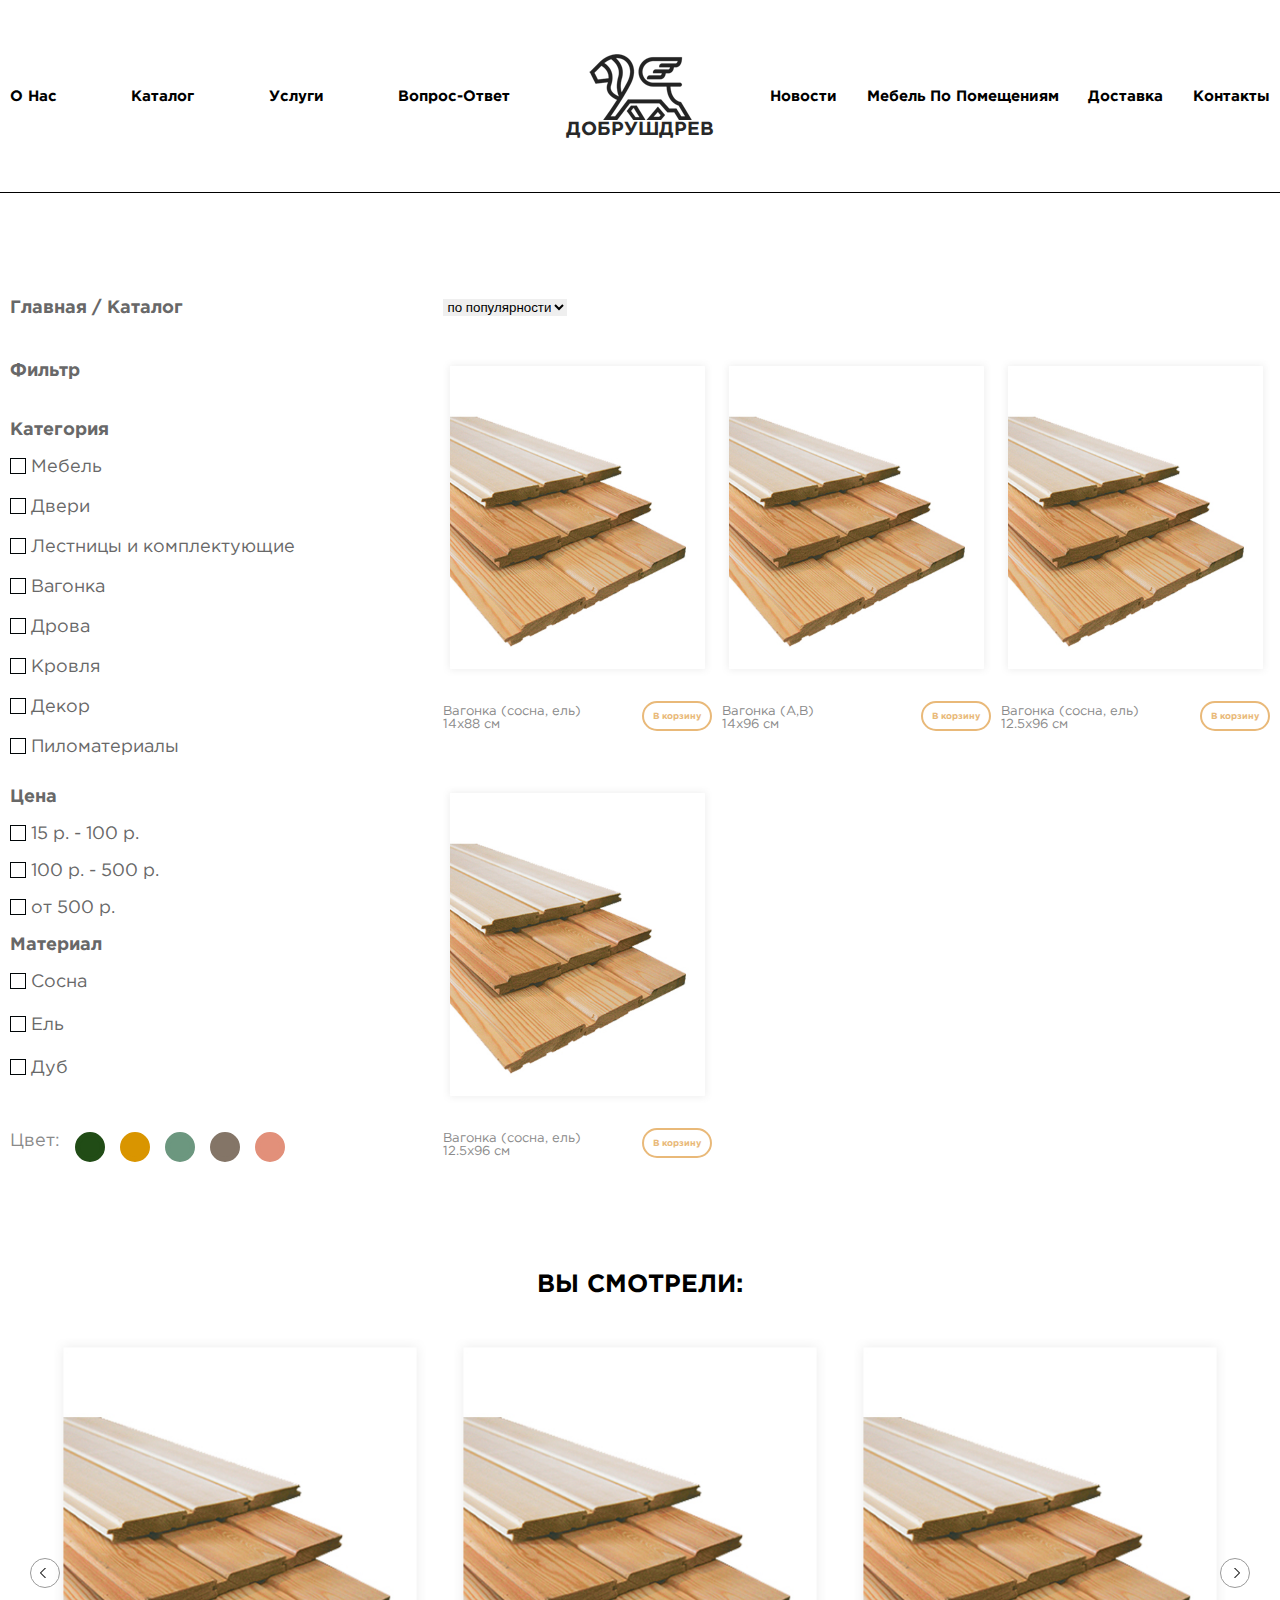
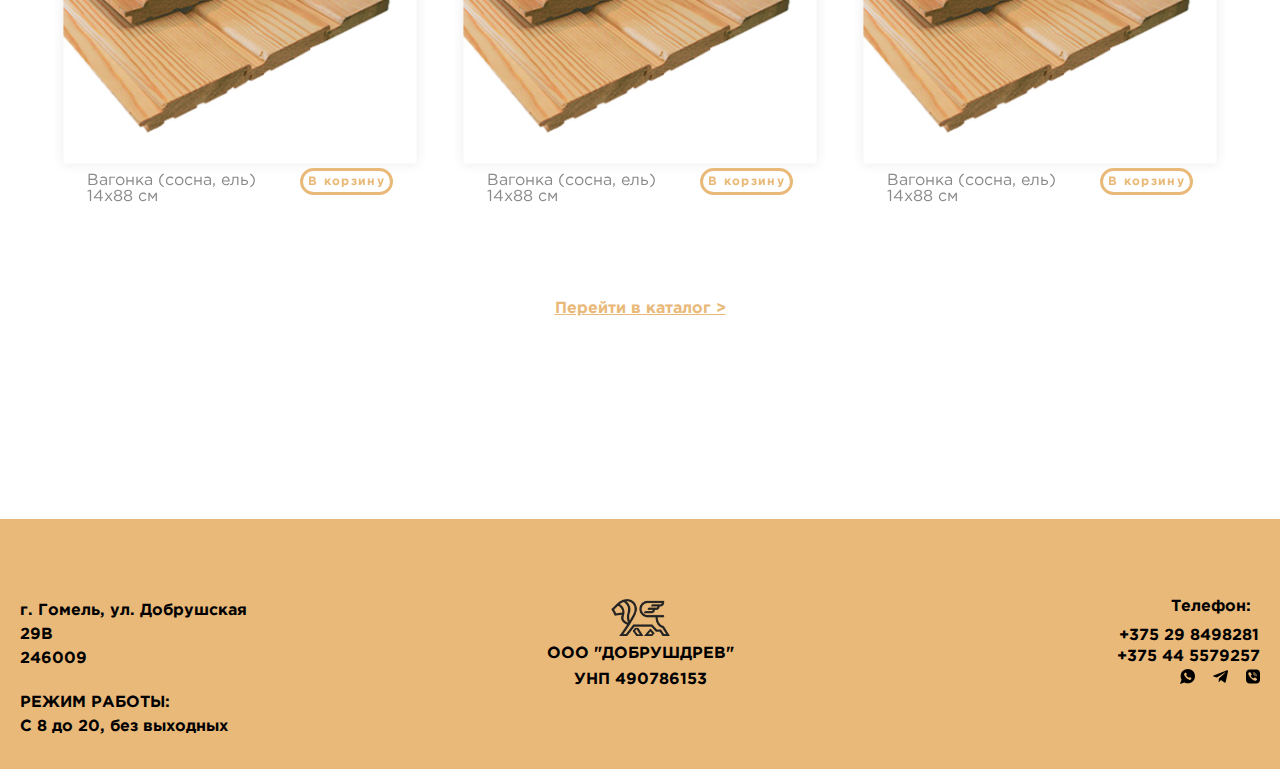
==== commit 0f9c9f87: "update-29.09.2020.16:13-FINAL" ====
--- a/dobrobush_page02/index.html
+++ b/dobrobush_page02/index.html
@@ -251,6 +251,7 @@
         </div>
       </footer>
       <script src="https://code.jquery.com/jquery-3.5.1.min.js" integrity="sha256-9/aliU8dGd2tb6OSsuzixeV4y/faTqgFtohetphbbj0=" crossorigin="anonymous"></script>
+      <script src="./js/header.js"></script>
       <script src="./js/slider.js"></script>
       <script src="./js/slick.min.js"></script>
     </div>
--- a/dobrobush_page02/css/style.css
+++ b/dobrobush_page02/css/style.css
@@ -404,6 +404,7 @@
   width: 34.4%;
 }
 .catalog__path {
+  margin-top: 60px;
   color: #686868;
   padding-top: 46px;
   font-weight: 700;
@@ -1286,6 +1287,7 @@
     font-size: 16px;
   }
   .catalog__path {
+    margin-top: 0px;
     padding-top: 10px;
   }
   .catalog__filter {
